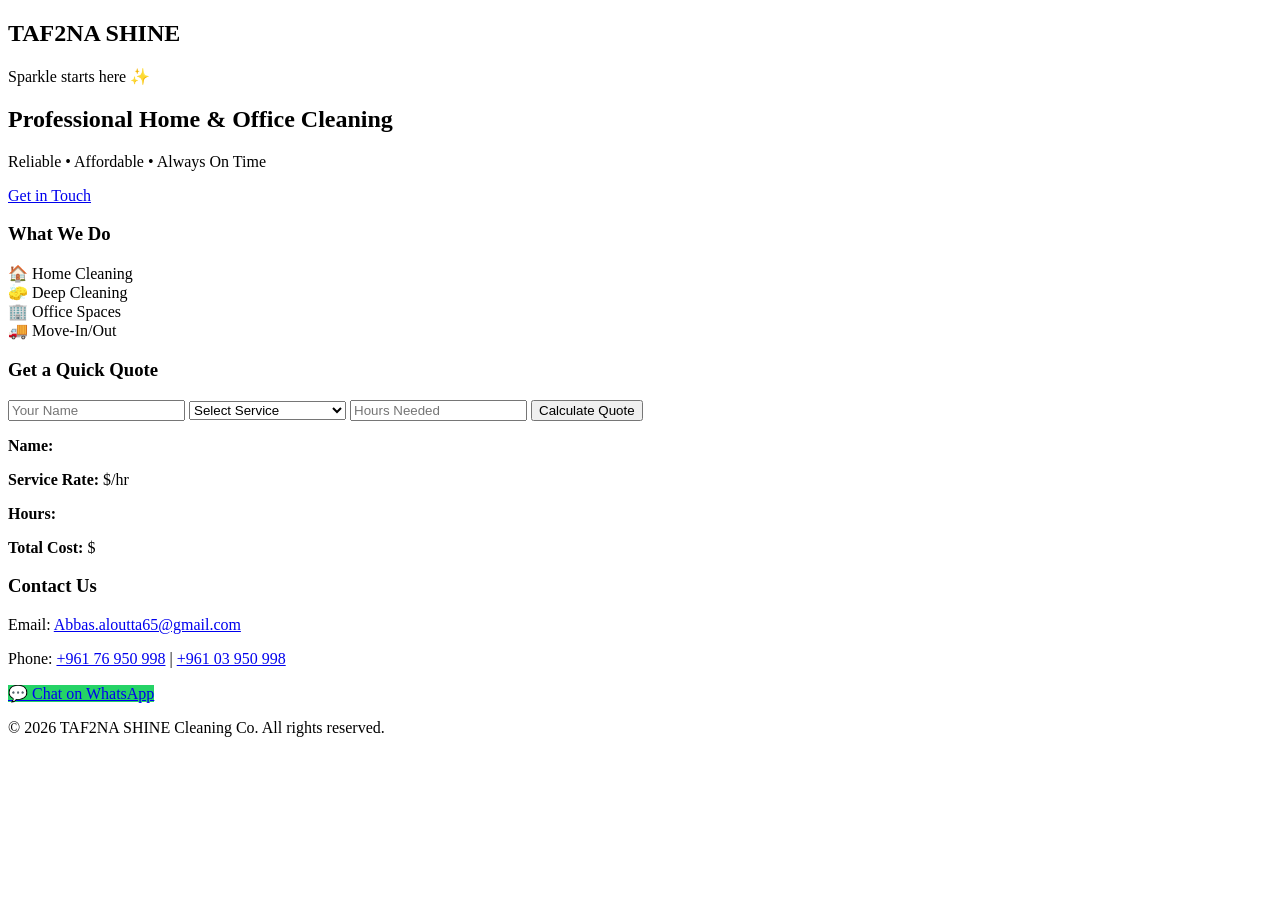
==== index.html @ 735a60a6 "Update index.html" ====
<!DOCTYPE html>
<html lang="en">
<head>
  <meta charset="UTF-8">
  <meta name="viewport" content="width=device-width, initial-scale=1">
  <title>TAF2NA SHINE - Professional Cleaning Co.</title>
  <link rel="stylesheet" href="../css/cleaning.css">
</head>
<body>

  <nav>
    <h1>TAF2NA SHINE</h1>
    <p>Sparkle starts here ✨</p>
  </nav>

  <section class="hero">
    <h2>Professional Home & Office Cleaning</h2>
    <p>Reliable • Affordable • Always On Time</p>
    <a href="#contact" class="cta-btn">Get in Touch</a>
  </section>

  <section class="services">
    <h3>What We Do</h3>
    <div class="card-list">
      <div class="card">🏠 Home Cleaning</div>
      <div class="card">🧽 Deep Cleaning</div>
      <div class="card">🏢 Office Spaces</div>
      <div class="card">🚚 Move-In/Out</div>
    </div>
  </section>

  <section class="quote">
    <h3>Get a Quick Quote</h3>
    <form id="quoteForm">
      <input type="text" id="clientName" placeholder="Your Name" required>
      
      <select id="serviceType" required>
        <option value="" disabled selected>Select Service</option>
        <option value="5">Home Cleaning - $5/hr</option>
        <option value="6">Deep Cleaning - $6/hr</option>
        <option value="5">Office Cleaning - $5/hr</option>
        <option value="8">Move-In/Out - $8/hr</option>
      </select>
      
      <input type="number" id="hoursNeeded" placeholder="Hours Needed" min="1" required>
      <button type="submit">Calculate Quote</button>
    </form>

    <div id="quoteResult" class="hidden">
      <p><strong>Name:</strong> <span id="quoteName"></span></p>
      <p><strong>Service Rate:</strong> $<span id="quoteRate"></span>/hr</p>
      <p><strong>Hours:</strong> <span id="quoteHours"></span></p>
      <p><strong>Total Cost:</strong> $<span id="quoteTotal"></span></p>
    </div>
  </section>

  <section id="contact" class="contact">
    <h3>Contact Us</h3>
    <p>Email: <a href="mailto:Abbas.aloutta65@gmail.com">Abbas.aloutta65@gmail.com</a></p>
    <p>Phone: 
      <a href="tel:+96176950998">+961 76 950 998</a> | 
      <a href="tel:+96103950998">+961 03 950 998</a>
    </p>
    <p style="margin-top:15px;">
      <a href="https://wa.me/96176950998" target="_blank" class="cta-btn" style="background:#25D366;">💬 Chat on WhatsApp</a>
    </p>
  </section>

  <footer>
    <p>© 2026 TAF2NA SHINE Cleaning Co. All rights reserved.</p>
  </footer>

  <script src="../js/script.js"></script>
</body>
</html>
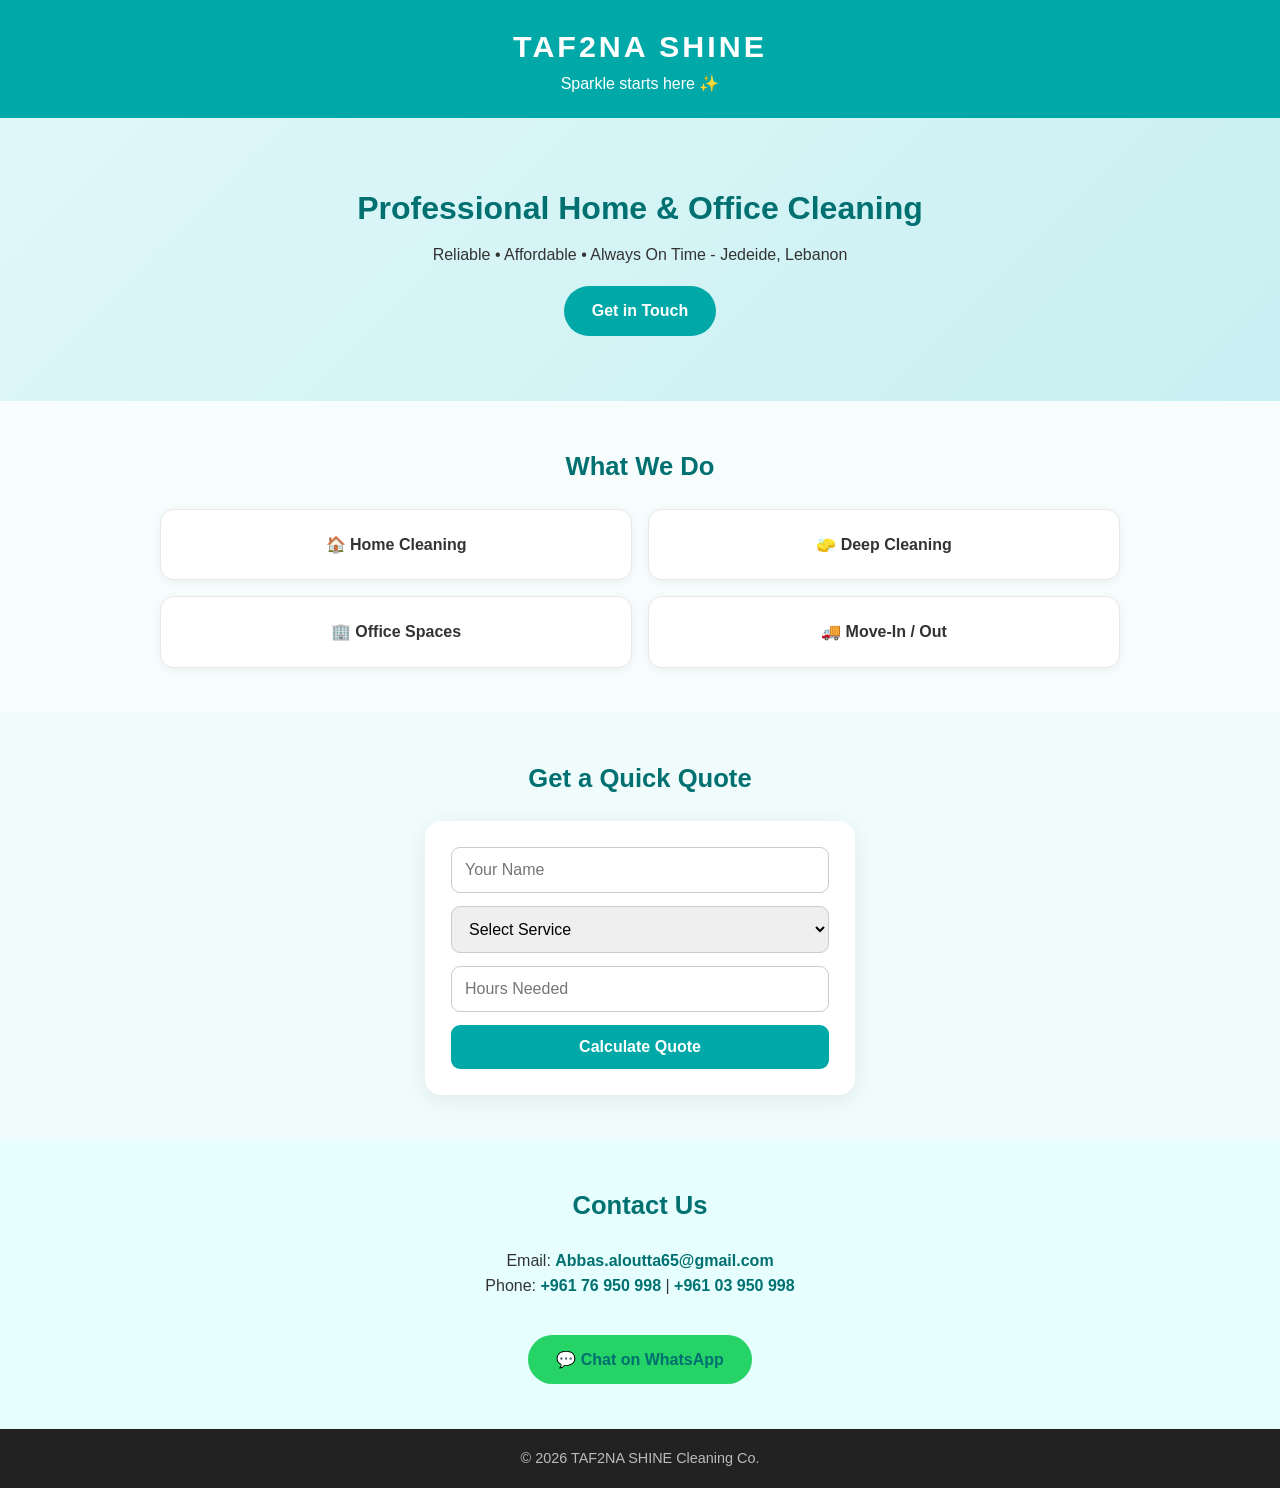
==== commit c93f5657: "Update index.html" ====
--- a/index.html
+++ b/index.html
@@ -1,76 +1,115 @@
-
 <!DOCTYPE html>
 <html lang="en">
 <head>
-  <meta charset="UTF-8">
-  <meta name="viewport" content="width=device-width, initial-scale=1">
-  <title>TAF2NA SHINE - Professional Cleaning Co.</title>
-  <link rel="stylesheet" href="../css/cleaning.css">
+<meta charset="UTF-8">
+<meta name="viewport" content="width=device-width, initial-scale=1">
+<title>TAF2NA SHINE - Professional Cleaning</title>
+<style>
+*{box-sizing:border-box;margin:0;padding:0}
+body{font-family:Segoe UI,sans-serif;background:#f7fdfd;color:#333;line-height:1.6}
+nav{background:#00a8a8;color:#fff;padding:22px;text-align:center;box-shadow:0 2px 10px rgba(0,0,0,.1)}
+nav h1{letter-spacing:3px;font-size:1.9rem}
+.hero{background:linear-gradient(135deg,#e0f7f9,#c8f0f2);text-align:center;padding:65px 20px}
+.hero h2{color:#007070;font-size:2rem;margin-bottom:8px}
+.cta-btn{display:inline-block;margin-top:18px;background:#00a8a8;color:#fff;padding:12px 28px;text-decoration:none;border-radius:30px;font-weight:700;transition:.3s}
+.cta-btn:hover{background:#008b8b;transform:translateY(-2px)}
+.services{padding:45px 20px;max-width:1000px;margin:auto}
+.services h3,.quote h3,.contact h3{text-align:center;color:#007070;font-size:1.6rem;margin-bottom:22px}
+.card-list{display:flex;flex-wrap:wrap;gap:16px}
+.card{background:#fff;padding:22px;flex:1 1 calc(50% - 16px);border-radius:14px;text-align:center;font-weight:600;border:1px solid #e9e9e9;box-shadow:0 2px 8px rgba(0,0,0,.05);transition:.3s}
+.card:hover{transform:translateY(-5px);border-color:#00a8a8}
+.quote{background:#f0fcfc;padding:45px 20px}
+form{max-width:430px;margin:auto;background:#fff;padding:26px;border-radius:16px;box-shadow:0 5px 22px rgba(0,0,0,.07);display:flex;flex-direction:column;gap:13px}
+input,select{padding:13px;border:1px solid #ccc;border-radius:9px;font-size:1rem;outline:none}
+input:focus,select:focus{border-color:#00a8a8}
+button{padding:13px;border:none;border-radius:9px;background:#00a8a8;color:#fff;font-weight:700;font-size:1rem;cursor:pointer}
+button:hover{background:#008b8b}
+#quoteResult{max-width:430px;margin:22px auto 0;background:#fff;padding:20px;border-radius:12px;border-left:5px solid #00a8a8;line-height:2}
+.hidden{display:none}
+.contact{padding:45px 20px;background:#e6fefe;text-align:center}
+.contact a{color:#007070;font-weight:700;text-decoration:none}
+.contact a:hover{text-decoration:underline}
+footer{background:#222;color:#bbb;text-align:center;padding:18px;font-size:.9rem}
+@media(max-width:600px){.card{flex:1 1 100%}.hero h2{font-size:1.5rem}}
+</style>
 </head>
 <body>
+<nav><h1>TAF2NA SHINE</h1><p>Sparkle starts here ✨</p></nav>
 
-  <nav>
-    <h1>TAF2NA SHINE</h1>
-    <p>Sparkle starts here ✨</p>
-  </nav>
+<section class="hero">
+<h2>Professional Home & Office Cleaning</h2>
+<p>Reliable • Affordable • Always On Time - Jedeide, Lebanon</p>
+<a href="#contact" class="cta-btn">Get in Touch</a>
+</section>
 
-  <section class="hero">
-    <h2>Professional Home & Office Cleaning</h2>
-    <p>Reliable • Affordable • Always On Time</p>
-    <a href="#contact" class="cta-btn">Get in Touch</a>
-  </section>
+<section class="services">
+<h3>What We Do</h3>
+<div class="card-list">
+<div class="card">🏠 Home Cleaning</div>
+<div class="card">🧽 Deep Cleaning</div>
+<div class="card">🏢 Office Spaces</div>
+<div class="card">🚚 Move-In / Out</div>
+</div>
+</section>
 
-  <section class="services">
-    <h3>What We Do</h3>
-    <div class="card-list">
-      <div class="card">🏠 Home Cleaning</div>
-      <div class="card">🧽 Deep Cleaning</div>
-      <div class="card">🏢 Office Spaces</div>
-      <div class="card">🚚 Move-In/Out</div>
-    </div>
-  </section>
+<section class="quote">
+<h3>Get a Quick Quote</h3>
+<form id="quoteForm">
+<input type="text" id="clientName" placeholder="Your Name" required>
+<select id="serviceType" required>
+<option value="" disabled selected>Select Service</option>
+<option value="5">Home Cleaning - $5/hr</option>
+<option value="6">Deep Cleaning - $6/hr</option>
+<option value="5">Office Cleaning - $5/hr</option>
+<option value="8">Move-In/Out - $8/hr</option>
+</select>
+<input type="number" id="hoursNeeded" placeholder="Hours Needed" min="1" required>
+<button type="submit">Calculate Quote</button>
+</form>
+<div id="quoteResult" class="hidden">
+<p><strong>Name:</strong> <span id="quoteName"></span></p>
+<p><strong>Rate:</strong> $<span id="quoteRate"></span>/hr</p>
+<p><strong>Hours:</strong> <span id="quoteHours"></span></p>
+<p><strong>Total:</strong> $<span id="quoteTotal"></span></p>
+</div>
+</section>
 
-  <section class="quote">
-    <h3>Get a Quick Quote</h3>
-    <form id="quoteForm">
-      <input type="text" id="clientName" placeholder="Your Name" required>
-      
-      <select id="serviceType" required>
-        <option value="" disabled selected>Select Service</option>
-        <option value="5">Home Cleaning - $5/hr</option>
-        <option value="6">Deep Cleaning - $6/hr</option>
-        <option value="5">Office Cleaning - $5/hr</option>
-        <option value="8">Move-In/Out - $8/hr</option>
-      </select>
-      
-      <input type="number" id="hoursNeeded" placeholder="Hours Needed" min="1" required>
-      <button type="submit">Calculate Quote</button>
-    </form>
+<section id="contact" class="contact">
+<h3>Contact Us</h3>
+<p>Email: <a href="mailto:Abbas.aloutta65@gmail.com">Abbas.aloutta65@gmail.com</a></p>
+<p>Phone: <a href="tel:+96176950998">+961 76 950 998</a> | <a href="tel:+96103950998">+961 03 950 998</a></p>
+<p style="margin-top:18px"><a href="https://wa.me/96176950998" target="_blank" class="cta-btn" style="background:#25D366">💬 Chat on WhatsApp</a></p>
+</section>
 
-    <div id="quoteResult" class="hidden">
-      <p><strong>Name:</strong> <span id="quoteName"></span></p>
-      <p><strong>Service Rate:</strong> $<span id="quoteRate"></span>/hr</p>
-      <p><strong>Hours:</strong> <span id="quoteHours"></span></p>
-      <p><strong>Total Cost:</strong> $<span id="quoteTotal"></span></p>
-    </div>
-  </section>
+<footer><p>© 2026 TAF2NA SHINE Cleaning Co.</p></footer>
 
-  <section id="contact" class="contact">
-    <h3>Contact Us</h3>
-    <p>Email: <a href="mailto:Abbas.aloutta65@gmail.com">Abbas.aloutta65@gmail.com</a></p>
-    <p>Phone: 
-      <a href="tel:+96176950998">+961 76 950 998</a> | 
-      <a href="tel:+96103950998">+961 03 950 998</a>
-    </p>
-    <p style="margin-top:15px;">
-      <a href="https://wa.me/96176950998" target="_blank" class="cta-btn" style="background:#25D366;">💬 Chat on WhatsApp</a>
-    </p>
-  </section>
-
-  <footer>
-    <p>© 2026 TAF2NA SHINE Cleaning Co. All rights reserved.</p>
-  </footer>
-
-  <script src="../js/script.js"></script>
+<script>
+document.getElementById('quoteForm').addEventListener('submit',function(e){
+e.preventDefault();
+const name=document.getElementById('clientName').value.trim();
+const sel=document.getElementById('serviceType');
+const rate=parseFloat(sel.value);
+const text=sel.options[sel.selectedIndex].text;
+const hours=parseFloat(document.getElementById('hoursNeeded').value);
+if(!name||!rate||!hours){alert('Please fill all fields');return}
+const total=rate*hours;
+document.getElementById('quoteName').textContent=name;
+document.getElementById('quoteRate').textContent=rate;
+document.getElementById('quoteHours').textContent=hours;
+document.getElementById('quoteTotal').textContent=total.toFixed(2);
+const res=document.getElementById('quoteResult');
+res.classList.remove('hidden');
+let btn=document.getElementById('waBtn');
+if(!btn){
+btn=document.createElement('a');
+btn.id='waBtn';btn.className='cta-btn';btn.style.background='#25D366';btn.style.marginTop='15px';btn.style.display='inline-block';btn.target='_blank';
+res.appendChild(btn);
+}
+const msg=`Hello TAF2NA SHINE!%0AName: ${name}%0AService: ${text}%0AHours: ${hours}%0ATotal: $${total.toFixed(2)}`;
+btn.href=`https://wa.me/96176950998?text=${msg}`;
+btn.textContent='📱 Send Quote to WhatsApp';
+res.scrollIntoView({behavior:'smooth'});
+});
+</script>
 </body>
 </html>
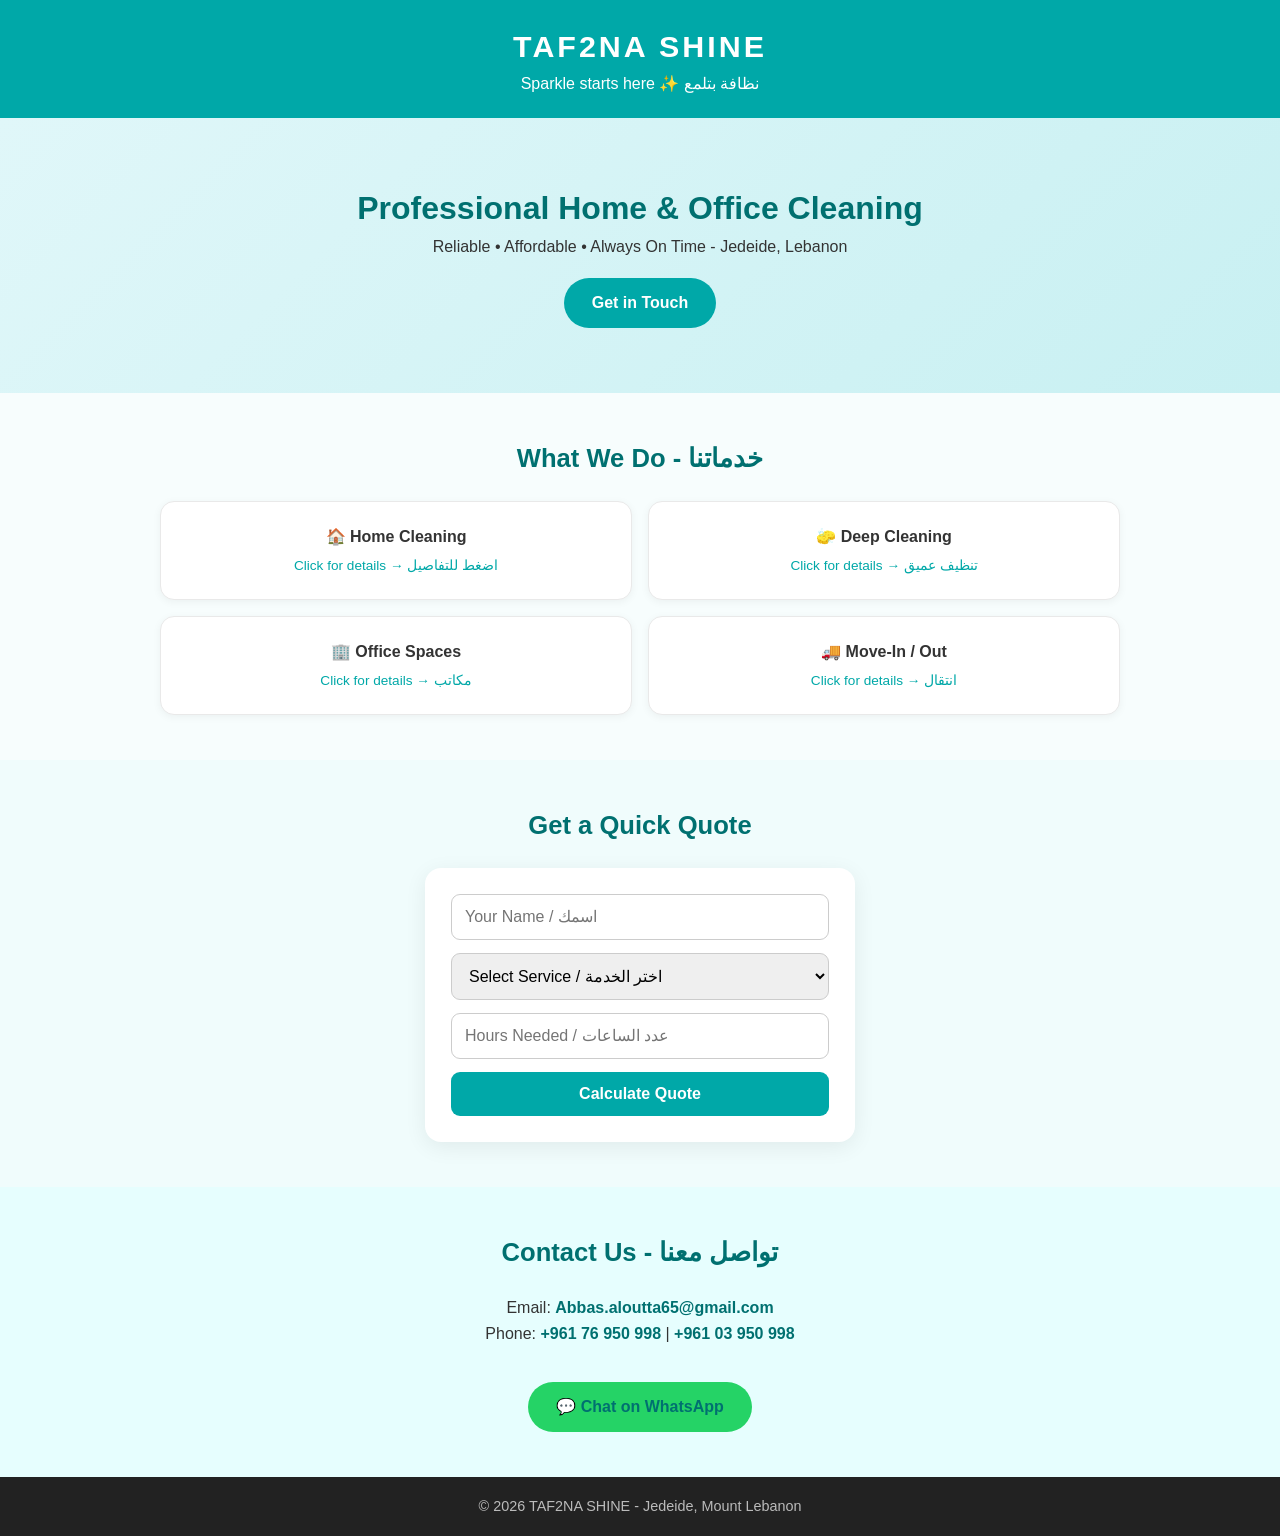
==== commit c515b888: "Update index.html" ====
--- a/index.html
+++ b/index.html
@@ -7,34 +7,41 @@
 <style>
 *{box-sizing:border-box;margin:0;padding:0}
 body{font-family:Segoe UI,sans-serif;background:#f7fdfd;color:#333;line-height:1.6}
-nav{background:#00a8a8;color:#fff;padding:22px;text-align:center;box-shadow:0 2px 10px rgba(0,0,0,.1)}
+nav{background:#00a8a8;color:#fff;padding:22px;text-align:center}
 nav h1{letter-spacing:3px;font-size:1.9rem}
 .hero{background:linear-gradient(135deg,#e0f7f9,#c8f0f2);text-align:center;padding:65px 20px}
-.hero h2{color:#007070;font-size:2rem;margin-bottom:8px}
-.cta-btn{display:inline-block;margin-top:18px;background:#00a8a8;color:#fff;padding:12px 28px;text-decoration:none;border-radius:30px;font-weight:700;transition:.3s}
+.hero h2{color:#007070;font-size:2rem}
+.cta-btn{display:inline-block;margin-top:18px;background:#00a8a8;color:#fff;padding:12px 28px;text-decoration:none;border-radius:30px;font-weight:700;transition:.3s;cursor:pointer;border:none}
 .cta-btn:hover{background:#008b8b;transform:translateY(-2px)}
 .services{padding:45px 20px;max-width:1000px;margin:auto}
 .services h3,.quote h3,.contact h3{text-align:center;color:#007070;font-size:1.6rem;margin-bottom:22px}
 .card-list{display:flex;flex-wrap:wrap;gap:16px}
-.card{background:#fff;padding:22px;flex:1 1 calc(50% - 16px);border-radius:14px;text-align:center;font-weight:600;border:1px solid #e9e9e9;box-shadow:0 2px 8px rgba(0,0,0,.05);transition:.3s}
-.card:hover{transform:translateY(-5px);border-color:#00a8a8}
+.card{background:#fff;padding:22px;flex:1 1 calc(50% - 16px);border-radius:14px;text-align:center;font-weight:600;border:1px solid #e9e9e9;box-shadow:0 2px 8px rgba(0,0,0,.05);transition:.3s;cursor:pointer}
+.card:hover{transform:translateY(-5px);border-color:#00a8a8;box-shadow:0 8px 20px rgba(0,168,168,.15)}
+.card small{display:block;margin-top:6px;color:#00a8a8;font-weight:400;font-size:.85rem}
 .quote{background:#f0fcfc;padding:45px 20px}
 form{max-width:430px;margin:auto;background:#fff;padding:26px;border-radius:16px;box-shadow:0 5px 22px rgba(0,0,0,.07);display:flex;flex-direction:column;gap:13px}
 input,select{padding:13px;border:1px solid #ccc;border-radius:9px;font-size:1rem;outline:none}
-input:focus,select:focus{border-color:#00a8a8}
 button{padding:13px;border:none;border-radius:9px;background:#00a8a8;color:#fff;font-weight:700;font-size:1rem;cursor:pointer}
-button:hover{background:#008b8b}
+.modal{position:fixed;inset:0;background:rgba(0,0,0,.6);display:none;align-items:center;justify-content:center;z-index:999;padding:20px}
+.modal.active{display:flex}
+.modal-box{background:#fff;max-width:500px;width:100%;border-radius:18px;padding:28px;position:relative;animation:pop .3s ease;max-height:85vh;overflow-y:auto}
+@keyframes pop{from{transform:scale(.9);opacity:0}to{transform:scale(1);opacity:1}}
+.modal-box h4{color:#007070;font-size:1.35rem;margin-bottom:10px}
+.modal-box .price{background:#e6fefe;padding:10px 14px;border-radius:10px;font-weight:700;color:#007070;margin:12px 0}
+.modal-box ul{margin:10px 0 12px 18px;line-height:1.9}
+.modal-box .ar{color:#555;background:#fafafa;padding:10px;border-radius:8px;margin-top:10px;font-size:.95rem;border-right:3px solid #00a8a8}
+.close{position:absolute;top:12px;right:16px;font-size:1.6rem;cursor:pointer;color:#999}
 #quoteResult{max-width:430px;margin:22px auto 0;background:#fff;padding:20px;border-radius:12px;border-left:5px solid #00a8a8;line-height:2}
 .hidden{display:none}
 .contact{padding:45px 20px;background:#e6fefe;text-align:center}
 .contact a{color:#007070;font-weight:700;text-decoration:none}
-.contact a:hover{text-decoration:underline}
 footer{background:#222;color:#bbb;text-align:center;padding:18px;font-size:.9rem}
-@media(max-width:600px){.card{flex:1 1 100%}.hero h2{font-size:1.5rem}}
+@media(max-width:600px){.card{flex:1 1 100%}}
 </style>
 </head>
 <body>
-<nav><h1>TAF2NA SHINE</h1><p>Sparkle starts here ✨</p></nav>
+<nav><h1>TAF2NA SHINE</h1><p>Sparkle starts here ✨ نظافة بتلمع</p></nav>
 
 <section class="hero">
 <h2>Professional Home & Office Cleaning</h2>
@@ -43,27 +50,38 @@
 </section>
 
 <section class="services">
-<h3>What We Do</h3>
+<h3>What We Do - خدماتنا</h3>
 <div class="card-list">
-<div class="card">🏠 Home Cleaning</div>
-<div class="card">🧽 Deep Cleaning</div>
-<div class="card">🏢 Office Spaces</div>
-<div class="card">🚚 Move-In / Out</div>
+<div class="card" onclick="openModal('home')"><div>🏠 Home Cleaning</div><small>Click for details → اضغط للتفاصيل</small></div>
+<div class="card" onclick="openModal('deep')"><div>🧽 Deep Cleaning</div><small>Click for details → تنظيف عميق</small></div>
+<div class="card" onclick="openModal('office')"><div>🏢 Office Spaces</div><small>Click for details → مكاتب</small></div>
+<div class="card" onclick="openModal('move')"><div>🚚 Move-In / Out</div><small>Click for details → انتقال</small></div>
 </div>
 </section>
+
+<div id="modal" class="modal" onclick="closeModal()">
+<div class="modal-box" onclick="event.stopPropagation()">
+<span class="close" onclick="closeModal()">&times;</span>
+<h4 id="mTitle"></h4>
+<div id="mPrice" class="price"></div>
+<ul id="mList"></ul>
+<div id="mAr" class="ar"></div>
+<a id="mBtn" class="cta-btn" style="margin-top:16px;width:100%;text-align:center;display:block">Book This Service - احجز الآن</a>
+</div>
+</div>
 
 <section class="quote">
 <h3>Get a Quick Quote</h3>
 <form id="quoteForm">
-<input type="text" id="clientName" placeholder="Your Name" required>
+<input type="text" id="clientName" placeholder="Your Name / اسمك" required>
 <select id="serviceType" required>
-<option value="" disabled selected>Select Service</option>
+<option value="" disabled selected>Select Service / اختر الخدمة</option>
 <option value="5">Home Cleaning - $5/hr</option>
 <option value="6">Deep Cleaning - $6/hr</option>
 <option value="5">Office Cleaning - $5/hr</option>
 <option value="8">Move-In/Out - $8/hr</option>
 </select>
-<input type="number" id="hoursNeeded" placeholder="Hours Needed" min="1" required>
+<input type="number" id="hoursNeeded" placeholder="Hours Needed / عدد الساعات" min="1" required>
 <button type="submit">Calculate Quote</button>
 </form>
 <div id="quoteResult" class="hidden">
@@ -75,15 +93,29 @@
 </section>
 
 <section id="contact" class="contact">
-<h3>Contact Us</h3>
+<h3>Contact Us - تواصل معنا</h3>
 <p>Email: <a href="mailto:Abbas.aloutta65@gmail.com">Abbas.aloutta65@gmail.com</a></p>
 <p>Phone: <a href="tel:+96176950998">+961 76 950 998</a> | <a href="tel:+96103950998">+961 03 950 998</a></p>
 <p style="margin-top:18px"><a href="https://wa.me/96176950998" target="_blank" class="cta-btn" style="background:#25D366">💬 Chat on WhatsApp</a></p>
 </section>
-
-<footer><p>© 2026 TAF2NA SHINE Cleaning Co.</p></footer>
+<footer><p>© 2026 TAF2NA SHINE - Jedeide, Mount Lebanon</p></footer>
 
 <script>
+const services={
+home:{title:"🏠 Home Cleaning - تنظيف منازل",price:"$5/hr - يبدأ من 5$ بالساعة",list:["Dusting & vacuuming all rooms","Kitchen & bathroom cleaning","Mopping floors & windows","Bed making & trash removal"],ar:"تنظيف منزلي أسبوعي أو كل أسبوعين. منخلي بيتك يلمع، من الجلي للمطبخ والحمامات. مثالي للعائلات المشغولة."},
+deep:{title:"🧽 Deep Cleaning - تنظيف عميق",price:"$6/hr - الأكثر طلباً!",list:["Everything in Home + Inside fridge & oven","Bathroom descaling & grout deep clean","Under furniture, curtains & behind","Windows inside-out & balconies"],ar:"تنظيف عميق لكل زاوية. مننضف البراد من جوا، الفرن، ورا التخت والكنبايات، والكلس بالحمام. بينعمل مرة بالشهر."},
+office:{title:"🏢 Office Cleaning - تنظيف مكاتب",price:"$5/hr - After hours available",list:["Desks, meeting rooms, reception","Restrooms & kitchenette sanitized","Floor cleaning & trash removal","Disinfection for healthy workplace"],ar:"مكتب نظيف = شغل أحسن. منجي بعد الدوام أو قبله، ما منزعج الموظفين. تنظيف يومي أو أسبوعي."},
+move:{title:"🚚 Move-In / Out - تنظيف انتقال",price:"$8/hr - بيت فاضي كامل",list:["Full empty house deep clean","Walls, windows, balconies washed","Kitchen appliances inside-out","Ready for new tenant - deposit back!"],ar:"نقلت أو رح تنقل؟ مننضف البيت الفاضي من فوق لتحت، حيطان وشبابيك وبرندات، ترجع تاخد التأمين كامل."}
+};
+function openModal(type){
+const s=services[type];
+document.getElementById('mTitle').textContent=s.title;
+document.getElementById('mPrice').textContent=s.price;
+document.getElementById('mList').innerHTML=s.list.map(i=>`<li>${i}</li>`).join('');
+document.getElementById('mAr').textContent=s.ar;
+document.getElementById('modal').classList.add('active');
+}
+function closeModal(){document.getElementById('modal').classList.remove('active')}
 document.getElementById('quoteForm').addEventListener('submit',function(e){
 e.preventDefault();
 const name=document.getElementById('clientName').value.trim();
@@ -100,14 +132,9 @@
 const res=document.getElementById('quoteResult');
 res.classList.remove('hidden');
 let btn=document.getElementById('waBtn');
-if(!btn){
-btn=document.createElement('a');
-btn.id='waBtn';btn.className='cta-btn';btn.style.background='#25D366';btn.style.marginTop='15px';btn.style.display='inline-block';btn.target='_blank';
-res.appendChild(btn);
-}
-const msg=`Hello TAF2NA SHINE!%0AName: ${name}%0AService: ${text}%0AHours: ${hours}%0ATotal: $${total.toFixed(2)}`;
-btn.href=`https://wa.me/96176950998?text=${msg}`;
-btn.textContent='📱 Send Quote to WhatsApp';
+if(!btn){btn=document.createElement('a');btn.id='waBtn';btn.className='cta-btn';btn.style.background='#25D366';btn.style.marginTop='15px';btn.style.display='inline-block';btn.target='_blank';res.appendChild(btn);}
+btn.href=`https://wa.me/96176950998?text=Hello%20TAF2NA%20SHINE!%0AName:%20${name}%0A${text}%0AHours:${hours}%0ATotal:$${total.toFixed(2)}`;
+btn.textContent='📱 Send to WhatsApp';
 res.scrollIntoView({behavior:'smooth'});
 });
 </script>
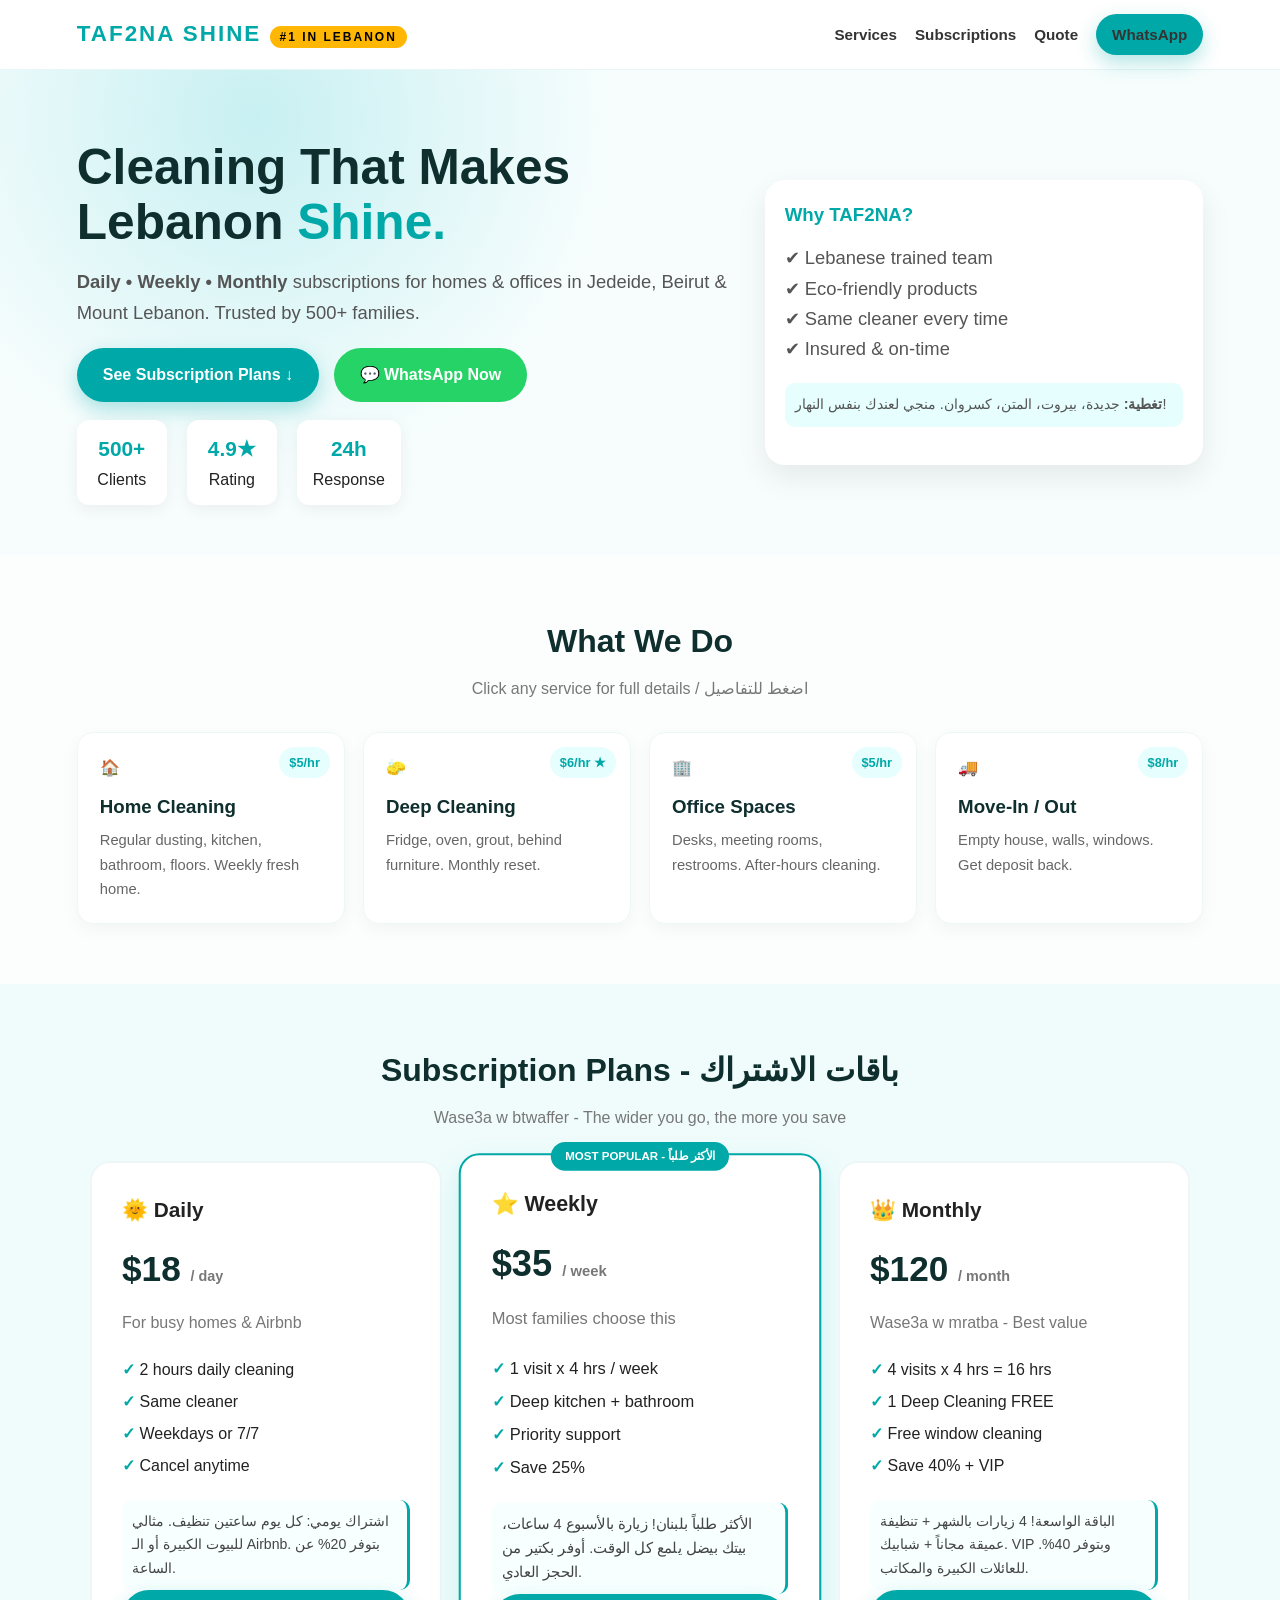
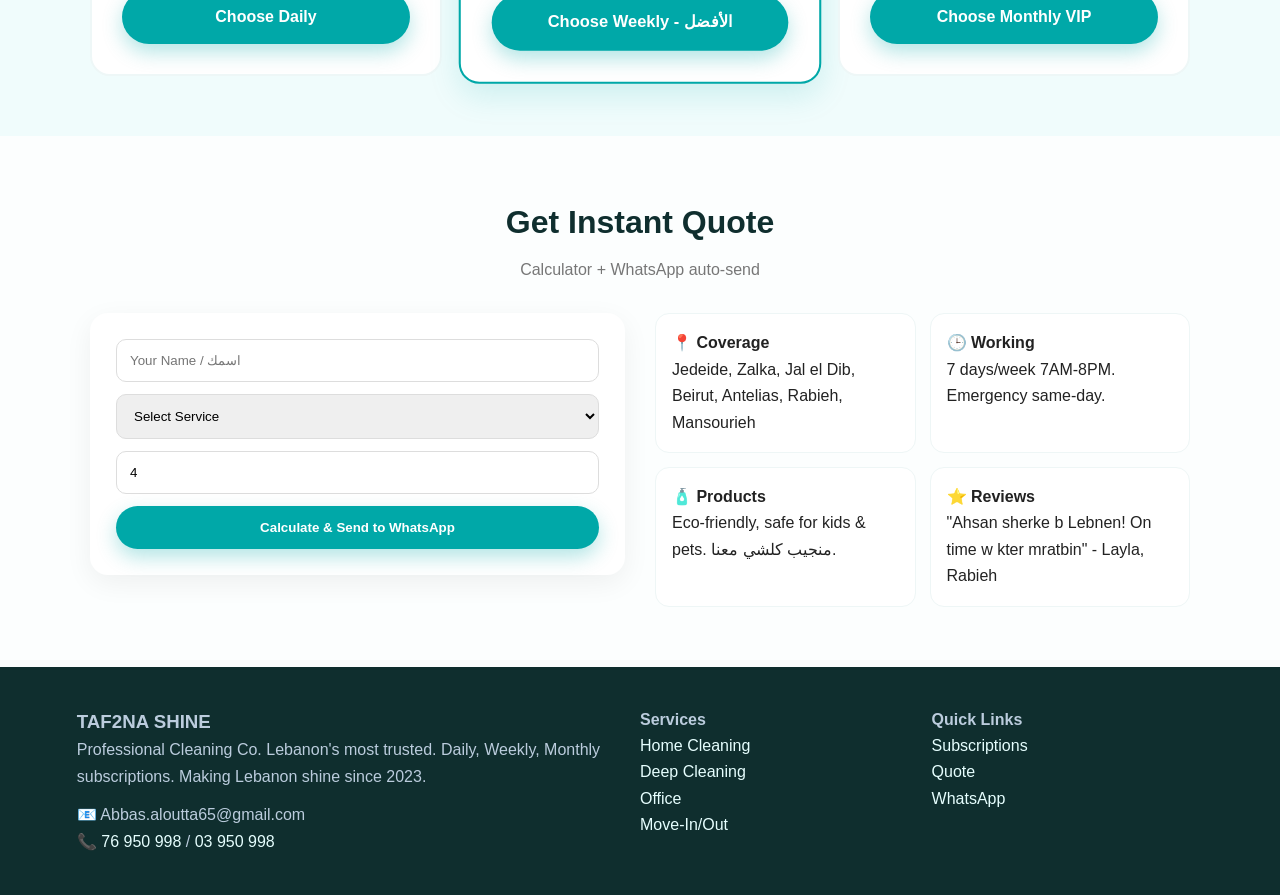
==== commit 4ef43adf: "Update index.html" ====
--- a/index.html
+++ b/index.html
@@ -3,139 +3,200 @@
 <head>
 <meta charset="UTF-8">
 <meta name="viewport" content="width=device-width, initial-scale=1">
-<title>TAF2NA SHINE - Professional Cleaning</title>
+<title>TAF2NA SHINE | #1 Cleaning Company in Lebanon - Daily Weekly Monthly</title>
+<meta name="description" content="TAF2NA SHINE - Professional cleaning in Lebanon. Daily, Weekly, Monthly subscriptions. Home, Deep, Office, Move-in/out. Jedeide, Beirut, Mount Lebanon.">
 <style>
+:root{--teal:#00a8a8;--dark:#0f2e2e;--light:#e6fefe;--gold:#ffb703}
 *{box-sizing:border-box;margin:0;padding:0}
-body{font-family:Segoe UI,sans-serif;background:#f7fdfd;color:#333;line-height:1.6}
-nav{background:#00a8a8;color:#fff;padding:22px;text-align:center}
-nav h1{letter-spacing:3px;font-size:1.9rem}
-.hero{background:linear-gradient(135deg,#e0f7f9,#c8f0f2);text-align:center;padding:65px 20px}
-.hero h2{color:#007070;font-size:2rem}
-.cta-btn{display:inline-block;margin-top:18px;background:#00a8a8;color:#fff;padding:12px 28px;text-decoration:none;border-radius:30px;font-weight:700;transition:.3s;cursor:pointer;border:none}
-.cta-btn:hover{background:#008b8b;transform:translateY(-2px)}
-.services{padding:45px 20px;max-width:1000px;margin:auto}
-.services h3,.quote h3,.contact h3{text-align:center;color:#007070;font-size:1.6rem;margin-bottom:22px}
-.card-list{display:flex;flex-wrap:wrap;gap:16px}
-.card{background:#fff;padding:22px;flex:1 1 calc(50% - 16px);border-radius:14px;text-align:center;font-weight:600;border:1px solid #e9e9e9;box-shadow:0 2px 8px rgba(0,0,0,.05);transition:.3s;cursor:pointer}
-.card:hover{transform:translateY(-5px);border-color:#00a8a8;box-shadow:0 8px 20px rgba(0,168,168,.15)}
-.card small{display:block;margin-top:6px;color:#00a8a8;font-weight:400;font-size:.85rem}
-.quote{background:#f0fcfc;padding:45px 20px}
-form{max-width:430px;margin:auto;background:#fff;padding:26px;border-radius:16px;box-shadow:0 5px 22px rgba(0,0,0,.07);display:flex;flex-direction:column;gap:13px}
-input,select{padding:13px;border:1px solid #ccc;border-radius:9px;font-size:1rem;outline:none}
-button{padding:13px;border:none;border-radius:9px;background:#00a8a8;color:#fff;font-weight:700;font-size:1rem;cursor:pointer}
+body{font-family:Inter,Segoe UI,sans-serif;background:#fcfefe;color:#222;line-height:1.65}
+a{text-decoration:none}
+nav{position:sticky;top:0;z-index:100;background:rgba(255,255,255,.95);backdrop-filter:blur(10px);display:flex;justify-content:space-between;align-items:center;padding:14px 6%;border-bottom:1px solid #e8f5f5}
+nav .logo{font-weight:900;color:var(--teal);letter-spacing:2px;font-size:1.4rem}
+nav .links a{margin-left:18px;color:#333;font-weight:600;font-size:.95rem}
+.badge{background:var(--gold);color:#000;padding:4px 10px;border-radius:20px;font-size:.75rem;font-weight:800}
+.hero{padding:70px 6% 50px;display:grid;grid-template-columns:1.2fr .8fr;gap:30px;align-items:center;background:radial-gradient(600px at 20% 10%, #c8f0f2 0%, #f7fdfd 60%)}
+.hero h1{font-size:3.1rem;line-height:1.1;color:var(--dark)}
+.hero h1 span{color:var(--teal)}
+.hero p{margin:18px 0;color:#555;font-size:1.15rem}
+.hero-stats{display:flex;gap:20px;margin-top:18px}
+.hero-stats div{background:#fff;padding:12px 16px;border-radius:12px;box-shadow:0 4px 16px rgba(0,0,0,.06);text-align:center;min-width:90px}
+.hero-stats b{color:var(--teal);font-size:1.3rem;display:block}
+.btn{display:inline-block;padding:14px 26px;border-radius:30px;font-weight:800;transition:.25s;cursor:pointer;border:none}
+.btn-primary{background:var(--teal);color:#fff;box-shadow:0 8px 20px rgba(0,168,168,.3)}
+.btn-primary:hover{transform:translateY(-2px)}
+.btn-whatsapp{background:#25D366;color:#fff;margin-left:10px}
+.section{padding:60px 6%}
+.section h2{text-align:center;font-size:2rem;color:var(--dark);margin-bottom:8px}
+.section .sub{text-align:center;color:#777;margin-bottom:30px}
+.cards{display:grid;grid-template-columns:repeat(4,1fr);gap:18px}
+.card{background:#fff;border-radius:16px;padding:22px;border:1px solid #eef7f7;box-shadow:0 6px 18px rgba(0,0,0,.04);cursor:pointer;transition:.3s;position:relative;overflow:hidden}
+.card:hover{transform:translateY(-6px);border-color:var(--teal)}
+.card h3{color:var(--dark);margin:10px 0 6px}
+.card p{color:#666;font-size:.92rem}
+.card .price-tag{position:absolute;top:14px;right:14px;background:var(--light);color:var(--teal);padding:5px 10px;border-radius:20px;font-size:.8rem;font-weight:800}
+
+/* SUBSCRIPTIONS */
+.pricing{display:grid;grid-template-columns:repeat(3,1fr);gap:22px;max-width:1100px;margin:0 auto}
+.plan{background:#fff;border-radius:20px;padding:30px;border:2px solid #eef7f7;position:relative;transition:.3s}
+.plan.popular{border-color:var(--teal);transform:scale(1.03);box-shadow:0 12px 30px rgba(0,168,168,.15)}
+.plan.popular::before{content:"MOST POPULAR - الأكثر طلباً";position:absolute;top:-13px;left:50%;transform:translateX(-50%);background:var(--teal);color:#fff;padding:5px 14px;border-radius:20px;font-size:.7rem;font-weight:800}
+.plan h3{font-size:1.3rem}
+.plan .big-price{font-size:2.2rem;font-weight:900;color:var(--dark);margin:12px 0}
+.plan .big-price small{font-size:.9rem;color:#777;font-weight:600}
+.plan ul{list-style:none;margin:18px 0;line-height:2}
+.plan ul li::before{content:"✓ ";color:var(--teal);font-weight:800}
+.plan .ar{margin-top:12px;background:#f8ffff;padding:10px;border-radius:10px;font-size:.88rem;color:#444;border-right:3px solid var(--teal)}
+
+/* MODAL */
 .modal{position:fixed;inset:0;background:rgba(0,0,0,.6);display:none;align-items:center;justify-content:center;z-index:999;padding:20px}
 .modal.active{display:flex}
-.modal-box{background:#fff;max-width:500px;width:100%;border-radius:18px;padding:28px;position:relative;animation:pop .3s ease;max-height:85vh;overflow-y:auto}
-@keyframes pop{from{transform:scale(.9);opacity:0}to{transform:scale(1);opacity:1}}
-.modal-box h4{color:#007070;font-size:1.35rem;margin-bottom:10px}
-.modal-box .price{background:#e6fefe;padding:10px 14px;border-radius:10px;font-weight:700;color:#007070;margin:12px 0}
-.modal-box ul{margin:10px 0 12px 18px;line-height:1.9}
-.modal-box .ar{color:#555;background:#fafafa;padding:10px;border-radius:8px;margin-top:10px;font-size:.95rem;border-right:3px solid #00a8a8}
-.close{position:absolute;top:12px;right:16px;font-size:1.6rem;cursor:pointer;color:#999}
-#quoteResult{max-width:430px;margin:22px auto 0;background:#fff;padding:20px;border-radius:12px;border-left:5px solid #00a8a8;line-height:2}
+.modal-box{background:#fff;max-width:520px;width:100%;border-radius:20px;padding:28px;animation:pop .25s}
+@keyframes pop{from{transform:scale(.92);opacity:0}to{transform:scale(1);opacity:1}}
+.close{float:right;font-size:1.7rem;cursor:pointer;color:#999}
+
+/* QUOTE */
+.quote-wrap{display:grid;grid-template-columns:1fr 1fr;gap:30px;max-width:1100px;margin:0 auto;align-items:start}
+form{background:#fff;padding:26px;border-radius:18px;box-shadow:0 8px 28px rgba(0,0,0,.06);display:flex;flex-direction:column;gap:12px}
+input,select{padding:13px;border:1px solid #ddd;border-radius:10px;outline:none}
+input:focus,select:focus{border-color:var(--teal)}
+.trust{display:grid;grid-template-columns:1fr 1fr;gap:14px}
+.trust div{background:#fff;padding:16px;border-radius:14px;border:1px solid #eef6f6}
+
+footer{background:var(--dark);color:#bcd;padding:40px 6%;display:grid;grid-template-columns:2fr 1fr 1fr;gap:20px}
+footer a{color:#e6fefe}
+@media(max-width:900px){.hero{grid-template-columns:1fr}.cards{grid-template-columns:1fr 1fr}.pricing{grid-template-columns:1fr}.quote-wrap{grid-template-columns:1fr}footer{grid-template-columns:1fr}nav .links{display:none}.hero h1{font-size:2.2rem}}
+#result{margin-top:16px;background:#fff;padding:16px;border-radius:12px;border-left:4px solid var(--teal)}
 .hidden{display:none}
-.contact{padding:45px 20px;background:#e6fefe;text-align:center}
-.contact a{color:#007070;font-weight:700;text-decoration:none}
-footer{background:#222;color:#bbb;text-align:center;padding:18px;font-size:.9rem}
-@media(max-width:600px){.card{flex:1 1 100%}}
 </style>
 </head>
 <body>
-<nav><h1>TAF2NA SHINE</h1><p>Sparkle starts here ✨ نظافة بتلمع</p></nav>
+
+<nav>
+<div class="logo">TAF2NA SHINE <span class="badge">#1 IN LEBANON</span></div>
+<div class="links"><a href="#services">Services</a><a href="#plans">Subscriptions</a><a href="#quote">Quote</a><a href="https://wa.me/96176950998" class="btn btn-primary" style="padding:8px 16px">WhatsApp</a></div>
+</nav>
 
 <section class="hero">
-<h2>Professional Home & Office Cleaning</h2>
-<p>Reliable • Affordable • Always On Time - Jedeide, Lebanon</p>
-<a href="#contact" class="cta-btn">Get in Touch</a>
-</section>
-
-<section class="services">
-<h3>What We Do - خدماتنا</h3>
-<div class="card-list">
-<div class="card" onclick="openModal('home')"><div>🏠 Home Cleaning</div><small>Click for details → اضغط للتفاصيل</small></div>
-<div class="card" onclick="openModal('deep')"><div>🧽 Deep Cleaning</div><small>Click for details → تنظيف عميق</small></div>
-<div class="card" onclick="openModal('office')"><div>🏢 Office Spaces</div><small>Click for details → مكاتب</small></div>
-<div class="card" onclick="openModal('move')"><div>🚚 Move-In / Out</div><small>Click for details → انتقال</small></div>
-</div>
-</section>
-
-<div id="modal" class="modal" onclick="closeModal()">
-<div class="modal-box" onclick="event.stopPropagation()">
-<span class="close" onclick="closeModal()">&times;</span>
-<h4 id="mTitle"></h4>
-<div id="mPrice" class="price"></div>
-<ul id="mList"></ul>
-<div id="mAr" class="ar"></div>
-<a id="mBtn" class="cta-btn" style="margin-top:16px;width:100%;text-align:center;display:block">Book This Service - احجز الآن</a>
-</div>
-</div>
-
-<section class="quote">
-<h3>Get a Quick Quote</h3>
+<div>
+<h1>Cleaning That Makes Lebanon <span>Shine.</span></h1>
+<p><b>Daily • Weekly • Monthly</b> subscriptions for homes & offices in Jedeide, Beirut & Mount Lebanon. Trusted by 500+ families.</p>
+<div style="margin-top:20px">
+<a href="#plans" class="btn btn-primary">See Subscription Plans ↓</a>
+<a href="https://wa.me/96176950998" class="btn btn-whatsapp">💬 WhatsApp Now</a>
+</div>
+<div class="hero-stats">
+<div><b>500+</b> Clients</div>
+<div><b>4.9★</b> Rating</div>
+<div><b>24h</b> Response</div>
+</div>
+</div>
+<div style="background:#fff;padding:20px;border-radius:20px;box-shadow:0 12px 30px rgba(0,0,0,.08)">
+<h3 style="color:var(--teal)">Why TAF2NA?</h3>
+<p style="margin:12px 0">✔ Lebanese trained team<br>✔ Eco-friendly products<br>✔ Same cleaner every time<br>✔ Insured & on-time</p>
+<p style="background:var(--light);padding:10px;border-radius:10px;font-size:.9rem"><b>تغطية:</b> جديدة، بيروت، المتن، كسروان. منجي لعندك بنفس النهار!</p>
+</div>
+</section>
+
+<section id="services" class="section">
+<h2>What We Do</h2>
+<p class="sub">Click any service for full details / اضغط للتفاصيل</p>
+<div class="cards">
+<div class="card" onclick="openModal('home')"><div class="price-tag">$5/hr</div><div>🏠</div><h3>Home Cleaning</h3><p>Regular dusting, kitchen, bathroom, floors. Weekly fresh home.</p></div>
+<div class="card" onclick="openModal('deep')"><div class="price-tag">$6/hr ★</div><div>🧽</div><h3>Deep Cleaning</h3><p>Fridge, oven, grout, behind furniture. Monthly reset.</p></div>
+<div class="card" onclick="openModal('office')"><div class="price-tag">$5/hr</div><div>🏢</div><h3>Office Spaces</h3><p>Desks, meeting rooms, restrooms. After-hours cleaning.</p></div>
+<div class="card" onclick="openModal('move')"><div class="price-tag">$8/hr</div><div>🚚</div><h3>Move-In / Out</h3><p>Empty house, walls, windows. Get deposit back.</p></div>
+</div>
+</section>
+
+<section id="plans" class="section" style="background:#f0fcfc">
+<h2>Subscription Plans - باقات الاشتراك</h2>
+<p class="sub">Wase3a w btwaffer - The wider you go, the more you save</p>
+<div class="pricing">
+<div class="plan">
+<h3>🌞 Daily</h3>
+<div class="big-price">$18 <small>/ day</small></div>
+<p style="color:#777">For busy homes & Airbnb</p>
+<ul><li>2 hours daily cleaning</li><li>Same cleaner</li><li>Weekdays or 7/7</li><li>Cancel anytime</li></ul>
+<div class="ar">اشتراك يومي: كل يوم ساعتين تنظيف. مثالي للبيوت الكبيرة أو الـ Airbnb. بتوفر 20% عن الساعة.</div>
+<a href="https://wa.me/96176950998?text=I%20want%20Daily%20plan" class="btn btn-primary" style="width:100%;text-align:center">Choose Daily</a>
+</div>
+<div class="plan popular">
+<h3>⭐ Weekly</h3>
+<div class="big-price">$35 <small>/ week</small></div>
+<p style="color:#777">Most families choose this</p>
+<ul><li>1 visit x 4 hrs / week</li><li>Deep kitchen + bathroom</li><li>Priority support</li><li>Save 25%</li></ul>
+<div class="ar">الأكثر طلباً بلبنان! زيارة بالأسبوع 4 ساعات، بيتك بيضل يلمع كل الوقت. أوفر بكتير من الحجز العادي.</div>
+<a href="https://wa.me/96176950998?text=I%20want%20Weekly%20plan" class="btn btn-primary" style="width:100%;text-align:center">Choose Weekly - الأفضل</a>
+</div>
+<div class="plan">
+<h3>👑 Monthly</h3>
+<div class="big-price">$120 <small>/ month</small></div>
+<p style="color:#777">Wase3a w mratba - Best value</p>
+<ul><li>4 visits x 4 hrs = 16 hrs</li><li>1 Deep Cleaning FREE</li><li>Free window cleaning</li><li>Save 40% + VIP</li></ul>
+<div class="ar">الباقة الواسعة! 4 زيارات بالشهر + تنظيفة عميقة مجاناً + شبابيك. VIP وبتوفر 40%. للعائلات الكبيرة والمكاتب.</div>
+<a href="https://wa.me/96176950998?text=I%20want%20Monthly%20VIP%20plan" class="btn btn-primary" style="width:100%;text-align:center">Choose Monthly VIP</a>
+</div>
+</div>
+</section>
+
+<div id="modal" class="modal" onclick="closeModal()"><div class="modal-box" onclick="event.stopPropagation()"><span class="close" onclick="closeModal()">&times;</span><h3 id="mTitle"></h3><div id="mPrice" style="background:var(--light);padding:10px;border-radius:10px;margin:12px 0;font-weight:800;color:var(--teal)"></div><ul id="mList" style="margin-left:18px;line-height:2"></ul><div id="mAr" style="background:#f8ffff;padding:10px;border-radius:10px;margin-top:10px;border-right:3px solid var(--teal)"></div></div></div>
+
+<section id="quote" class="section">
+<h2>Get Instant Quote</h2>
+<p class="sub">Calculator + WhatsApp auto-send</p>
+<div class="quote-wrap">
 <form id="quoteForm">
 <input type="text" id="clientName" placeholder="Your Name / اسمك" required>
 <select id="serviceType" required>
-<option value="" disabled selected>Select Service / اختر الخدمة</option>
+<option value="" disabled selected>Select Service</option>
 <option value="5">Home Cleaning - $5/hr</option>
 <option value="6">Deep Cleaning - $6/hr</option>
 <option value="5">Office Cleaning - $5/hr</option>
 <option value="8">Move-In/Out - $8/hr</option>
+<option value="35">Weekly Plan - $35</option>
+<option value="120">Monthly VIP - $120</option>
 </select>
-<input type="number" id="hoursNeeded" placeholder="Hours Needed / عدد الساعات" min="1" required>
-<button type="submit">Calculate Quote</button>
+<input type="number" id="hoursNeeded" placeholder="Hours Needed / عدد الساعات" min="1" value="4" required>
+<button type="submit" class="btn btn-primary">Calculate & Send to WhatsApp</button>
+<div id="result" class="hidden"></div>
 </form>
-<div id="quoteResult" class="hidden">
-<p><strong>Name:</strong> <span id="quoteName"></span></p>
-<p><strong>Rate:</strong> $<span id="quoteRate"></span>/hr</p>
-<p><strong>Hours:</strong> <span id="quoteHours"></span></p>
-<p><strong>Total:</strong> $<span id="quoteTotal"></span></p>
-</div>
-</section>
-
-<section id="contact" class="contact">
-<h3>Contact Us - تواصل معنا</h3>
-<p>Email: <a href="mailto:Abbas.aloutta65@gmail.com">Abbas.aloutta65@gmail.com</a></p>
-<p>Phone: <a href="tel:+96176950998">+961 76 950 998</a> | <a href="tel:+96103950998">+961 03 950 998</a></p>
-<p style="margin-top:18px"><a href="https://wa.me/96176950998" target="_blank" class="cta-btn" style="background:#25D366">💬 Chat on WhatsApp</a></p>
-</section>
-<footer><p>© 2026 TAF2NA SHINE - Jedeide, Mount Lebanon</p></footer>
+<div class="trust">
+<div><b>📍 Coverage</b><br>Jedeide, Zalka, Jal el Dib, Beirut, Antelias, Rabieh, Mansourieh</div>
+<div><b>🕒 Working</b><br>7 days/week 7AM-8PM. Emergency same-day.</div>
+<div><b>🧴 Products</b><br>Eco-friendly, safe for kids & pets. منجيب كلشي معنا.</div>
+<div><b>⭐ Reviews</b><br>"Ahsan sherke b Lebnen! On time w kter mratbin" - Layla, Rabieh</div>
+</div>
+</div>
+</section>
+
+<footer>
+<div><h3>TAF2NA SHINE</h3><p>Professional Cleaning Co. Lebanon's most trusted. Daily, Weekly, Monthly subscriptions. Making Lebanon shine since 2023.</p><p style="margin-top:12px">📧 Abbas.aloutta65@gmail.com<br>📞 <a href="tel:+96176950998">76 950 998</a> / <a href="tel:+96103950998">03 950 998</a></p></div>
+<div><b>Services</b><br><a>Home Cleaning</a><br><a>Deep Cleaning</a><br><a>Office</a><br><a>Move-In/Out</a></div>
+<div><b>Quick Links</b><br><a href="#plans">Subscriptions</a><br><a href="#quote">Quote</a><br><a href="https://wa.me/96176950998">WhatsApp</a></div>
+</footer>
 
 <script>
-const services={
-home:{title:"🏠 Home Cleaning - تنظيف منازل",price:"$5/hr - يبدأ من 5$ بالساعة",list:["Dusting & vacuuming all rooms","Kitchen & bathroom cleaning","Mopping floors & windows","Bed making & trash removal"],ar:"تنظيف منزلي أسبوعي أو كل أسبوعين. منخلي بيتك يلمع، من الجلي للمطبخ والحمامات. مثالي للعائلات المشغولة."},
-deep:{title:"🧽 Deep Cleaning - تنظيف عميق",price:"$6/hr - الأكثر طلباً!",list:["Everything in Home + Inside fridge & oven","Bathroom descaling & grout deep clean","Under furniture, curtains & behind","Windows inside-out & balconies"],ar:"تنظيف عميق لكل زاوية. مننضف البراد من جوا، الفرن، ورا التخت والكنبايات، والكلس بالحمام. بينعمل مرة بالشهر."},
-office:{title:"🏢 Office Cleaning - تنظيف مكاتب",price:"$5/hr - After hours available",list:["Desks, meeting rooms, reception","Restrooms & kitchenette sanitized","Floor cleaning & trash removal","Disinfection for healthy workplace"],ar:"مكتب نظيف = شغل أحسن. منجي بعد الدوام أو قبله، ما منزعج الموظفين. تنظيف يومي أو أسبوعي."},
-move:{title:"🚚 Move-In / Out - تنظيف انتقال",price:"$8/hr - بيت فاضي كامل",list:["Full empty house deep clean","Walls, windows, balconies washed","Kitchen appliances inside-out","Ready for new tenant - deposit back!"],ar:"نقلت أو رح تنقل؟ مننضف البيت الفاضي من فوق لتحت، حيطان وشبابيك وبرندات، ترجع تاخد التأمين كامل."}
+const svc={
+home:{title:"🏠 Home Cleaning $5/hr",price:"$5/hr - يبدأ من 5$ بالساعة",list:["Dusting, vacuuming, mopping","Kitchen counters, sink, stove","Bathroom cleaning & trash","Bed making & windows"],ar:"تنظيف منزلي أسبوعي. مثالي للعائلات المشغولة. منجيب كل مواد التنظيف معنا."},
+deep:{title:"🧽 Deep Cleaning $6/hr",price:"$6/hr - Most Popular بلبنان",list:["All Home + Fridge & oven inside","Bathroom descaling & grout","Under beds, sofas, curtains","Balconies & windows inside-out"],ar:"تنظيف عميق لكل زاوية. بينعمل مرة بالشهر. بيرجع بيتك جديد."},
+office:{title:"🏢 Office Cleaning $5/hr",price:"$5/hr - After hours",list:["Desks, meeting rooms, reception","Restrooms & kitchenette","Floor & trash + sanitization","Flexible 6AM or 7PM"],ar:"مكتب نظيف = إنتاجية. منجي قبل أو بعد الدوام."},
+move:{title:"🚚 Move-In/Out $8/hr",price:"$8/hr - Full house",list:["Empty house deep clean","Walls, windows, balconies","Appliances inside-out","Ready for new tenant"],ar:"نقلت؟ مننضف البيت الفاضي كامل لترجع التأمين."}
 };
-function openModal(type){
-const s=services[type];
-document.getElementById('mTitle').textContent=s.title;
-document.getElementById('mPrice').textContent=s.price;
-document.getElementById('mList').innerHTML=s.list.map(i=>`<li>${i}</li>`).join('');
-document.getElementById('mAr').textContent=s.ar;
-document.getElementById('modal').classList.add('active');
-}
+function openModal(k){const s=svc[k];document.getElementById('mTitle').textContent=s.title;document.getElementById('mPrice').textContent=s.price;document.getElementById('mList').innerHTML=s.list.map(x=>`<li>${x}</li>`).join('');document.getElementById('mAr').textContent=s.ar;document.getElementById('modal').classList.add('active')}
 function closeModal(){document.getElementById('modal').classList.remove('active')}
-document.getElementById('quoteForm').addEventListener('submit',function(e){
+document.getElementById('quoteForm').addEventListener('submit',e=>{
 e.preventDefault();
 const name=document.getElementById('clientName').value.trim();
 const sel=document.getElementById('serviceType');
 const rate=parseFloat(sel.value);
-const text=sel.options[sel.selectedIndex].text;
-const hours=parseFloat(document.getElementById('hoursNeeded').value);
-if(!name||!rate||!hours){alert('Please fill all fields');return}
-const total=rate*hours;
-document.getElementById('quoteName').textContent=name;
-document.getElementById('quoteRate').textContent=rate;
-document.getElementById('quoteHours').textContent=hours;
-document.getElementById('quoteTotal').textContent=total.toFixed(2);
-const res=document.getElementById('quoteResult');
-res.classList.remove('hidden');
-let btn=document.getElementById('waBtn');
-if(!btn){btn=document.createElement('a');btn.id='waBtn';btn.className='cta-btn';btn.style.background='#25D366';btn.style.marginTop='15px';btn.style.display='inline-block';btn.target='_blank';res.appendChild(btn);}
-btn.href=`https://wa.me/96176950998?text=Hello%20TAF2NA%20SHINE!%0AName:%20${name}%0A${text}%0AHours:${hours}%0ATotal:$${total.toFixed(2)}`;
-btn.textContent='📱 Send to WhatsApp';
-res.scrollIntoView({behavior:'smooth'});
+const txt=sel.options[sel.selectedIndex].text;
+let hrs=parseFloat(document.getElementById('hoursNeeded').value);
+if(rate>=35){hrs=1}
+const total=rate*hrs;
+const box=document.getElementById('result');
+box.classList.remove('hidden');
+box.innerHTML=`<b>${name}</b> - ${txt}<br>Total: <b>$${total.toFixed(2)}</b><br><a href="https://wa.me/96176950998?text=Hi%20TAF2NA%20${encodeURIComponent(name)}%20wants%20${encodeURIComponent(txt)}%20Total%20$${total}" target="_blank" class="btn btn-primary" style="background:#25D366;margin-top:10px;display:inline-block">📱 Send to WhatsApp</a>`;
+box.scrollIntoView({behavior:'smooth'});
 });
 </script>
 </body>
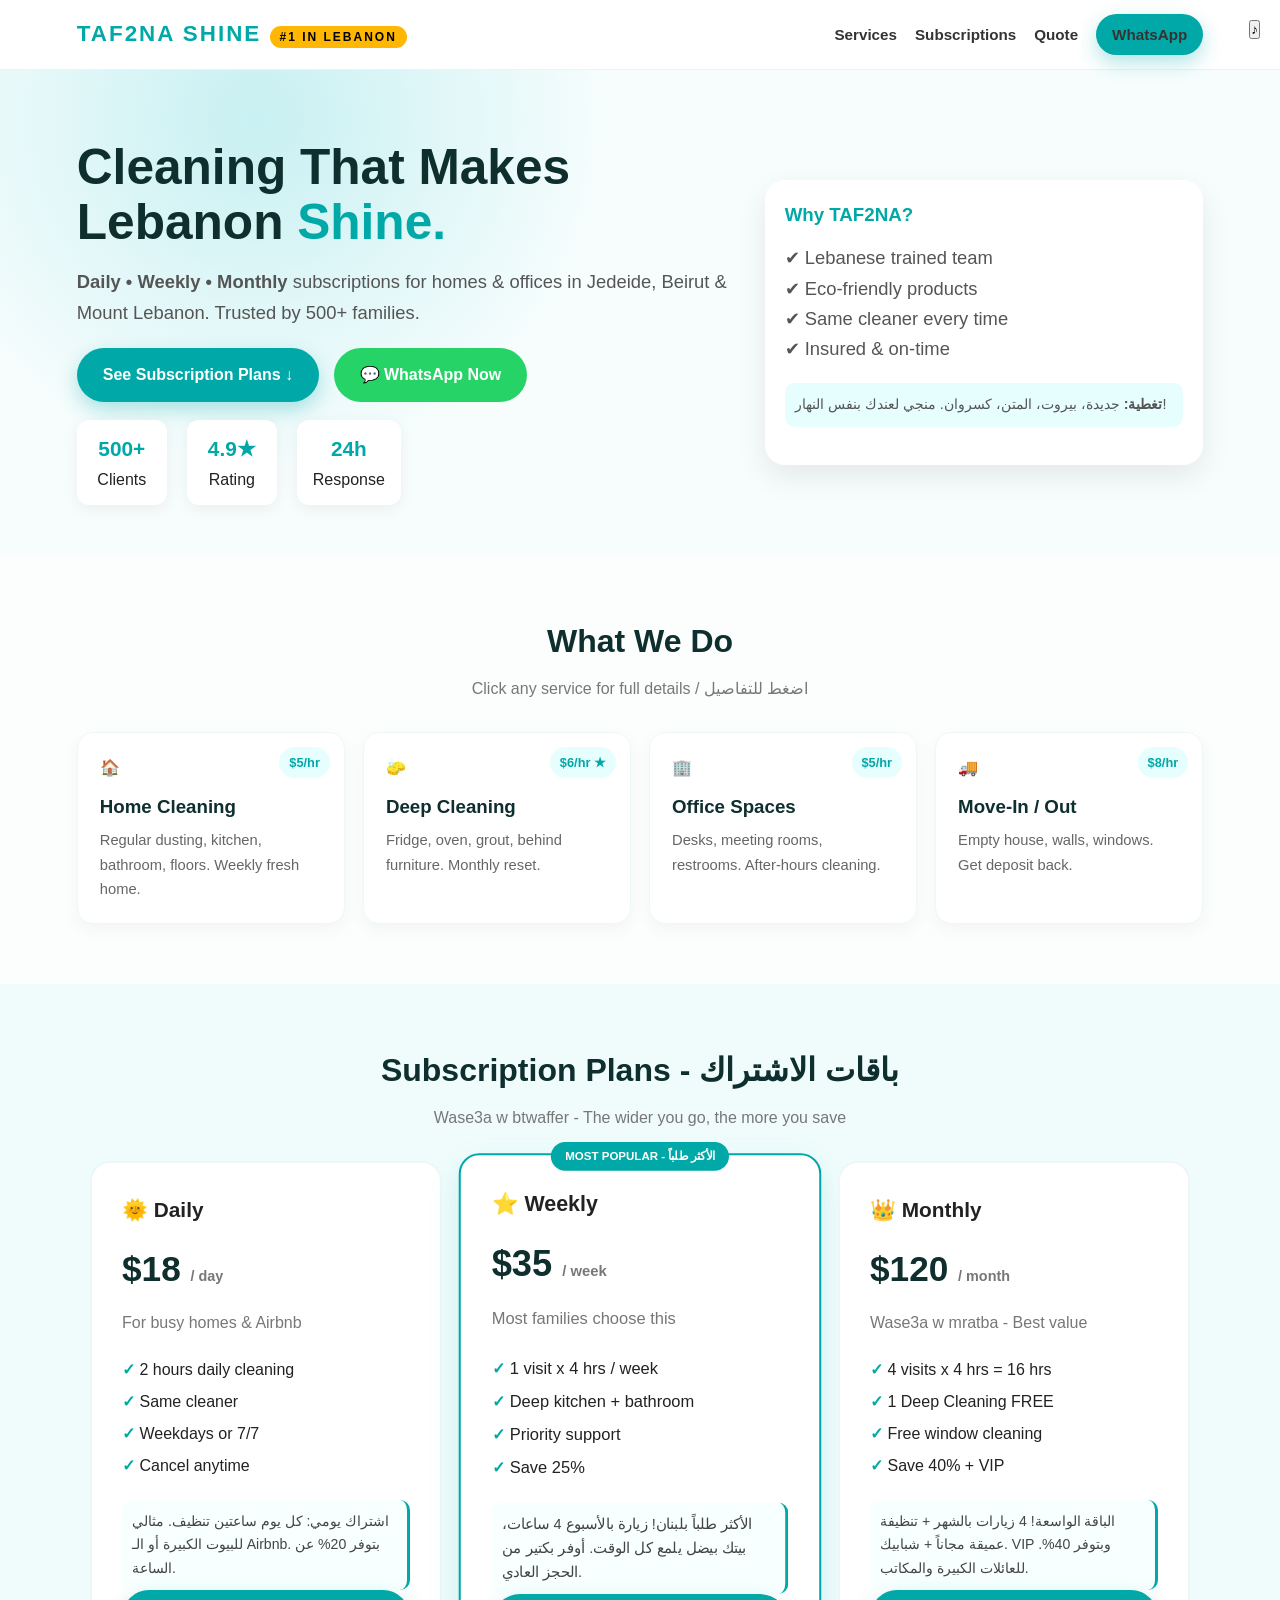
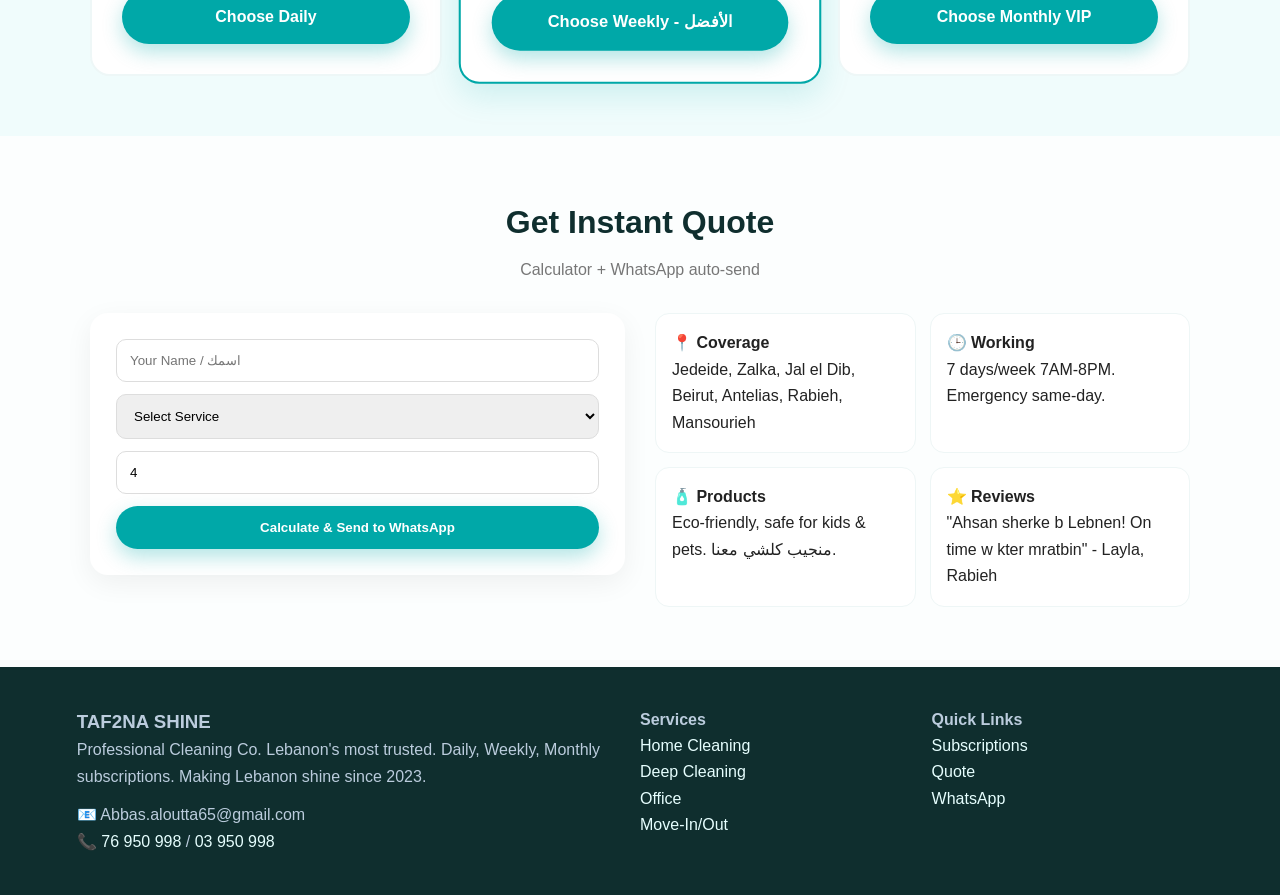
==== commit c3f91baa: "Update index.html" ====
--- a/index.html
+++ b/index.html
@@ -199,5 +199,17 @@
 box.scrollIntoView({behavior:'smooth'});
 });
 </script>
+  <button id="music-btn" style="position:fixed;top:20px;right:20px;z-index:999">♪</button>
+<audio id="bgMusic" loop>
+  <source src="piano-soft.mp3" type="audio/mpeg">
+</audio>
+
+<script>
+document.getElementById('music-btn').onclick = function(){
+  var music = document.getElementById('bgMusic');
+  music.volume = 0.15;
+  music.paused ? music.play() : music.pause();
+}
+</script>
 </body>
 </html>
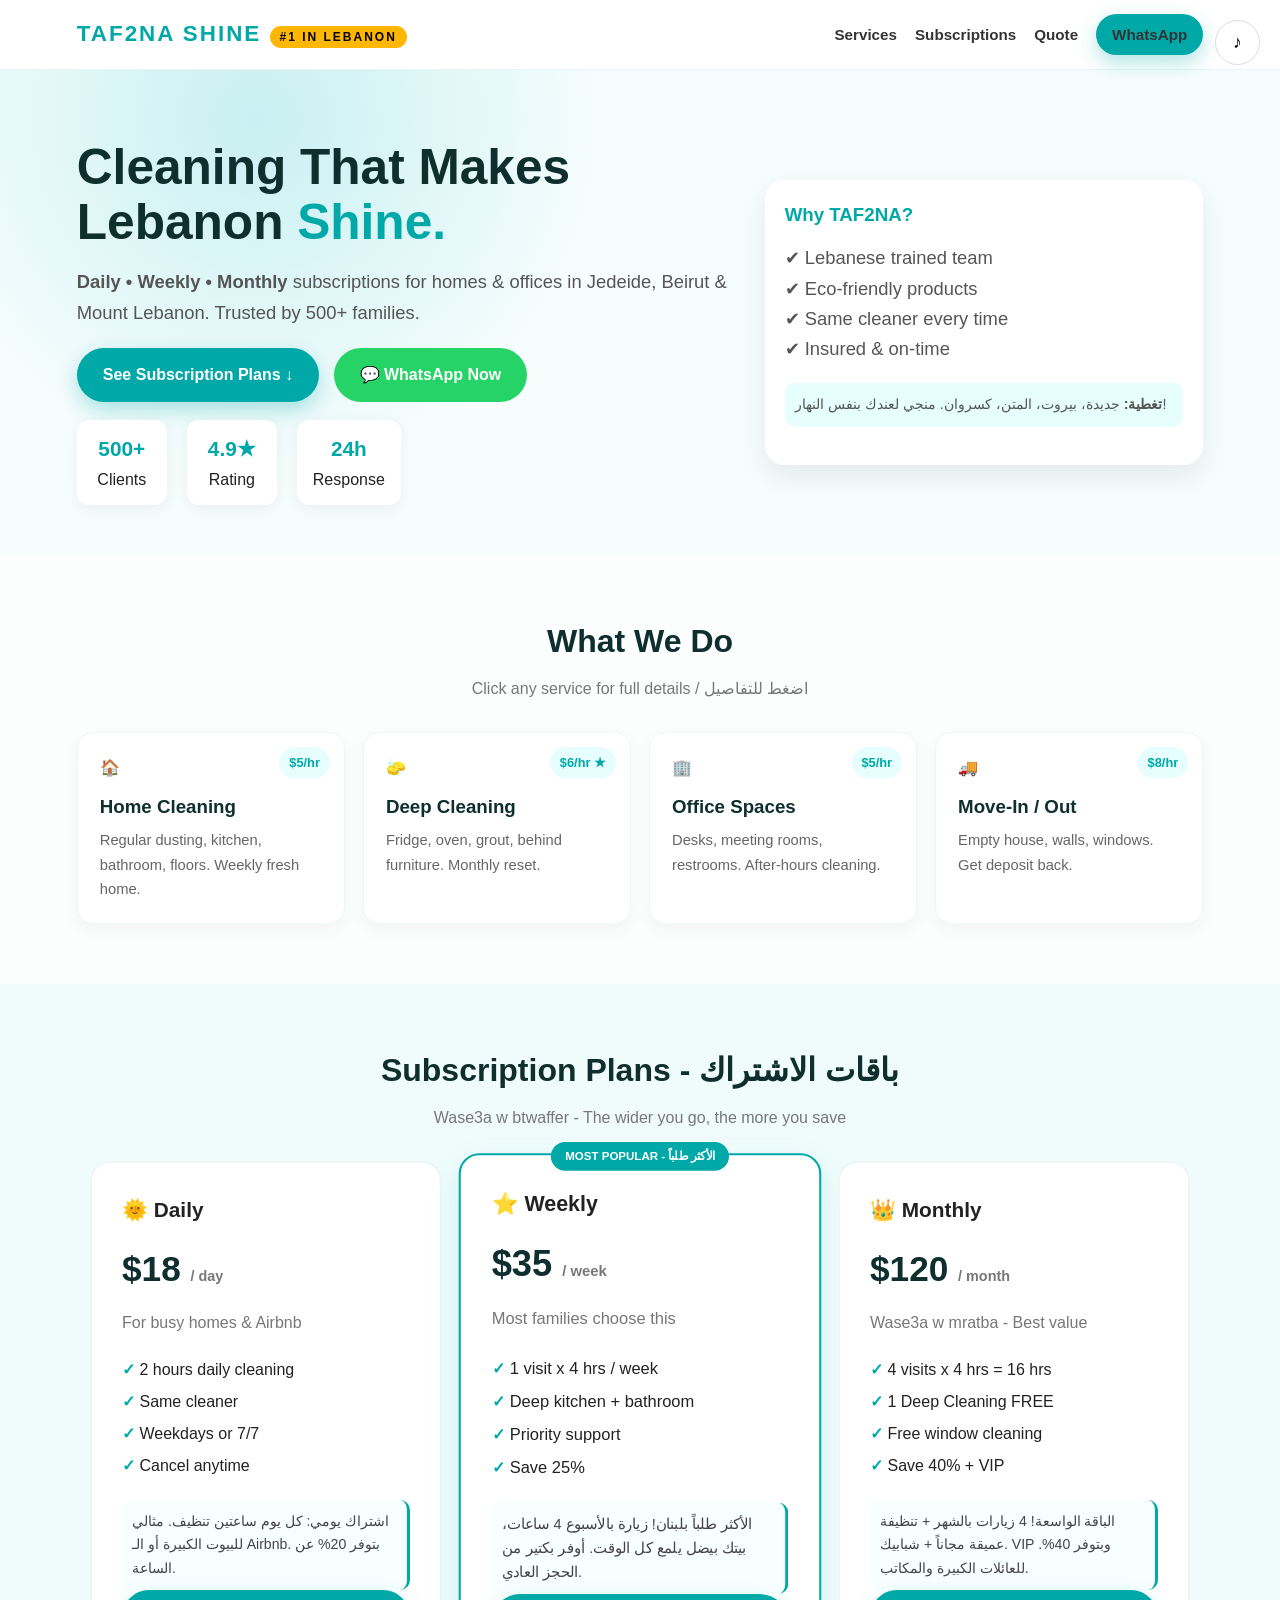
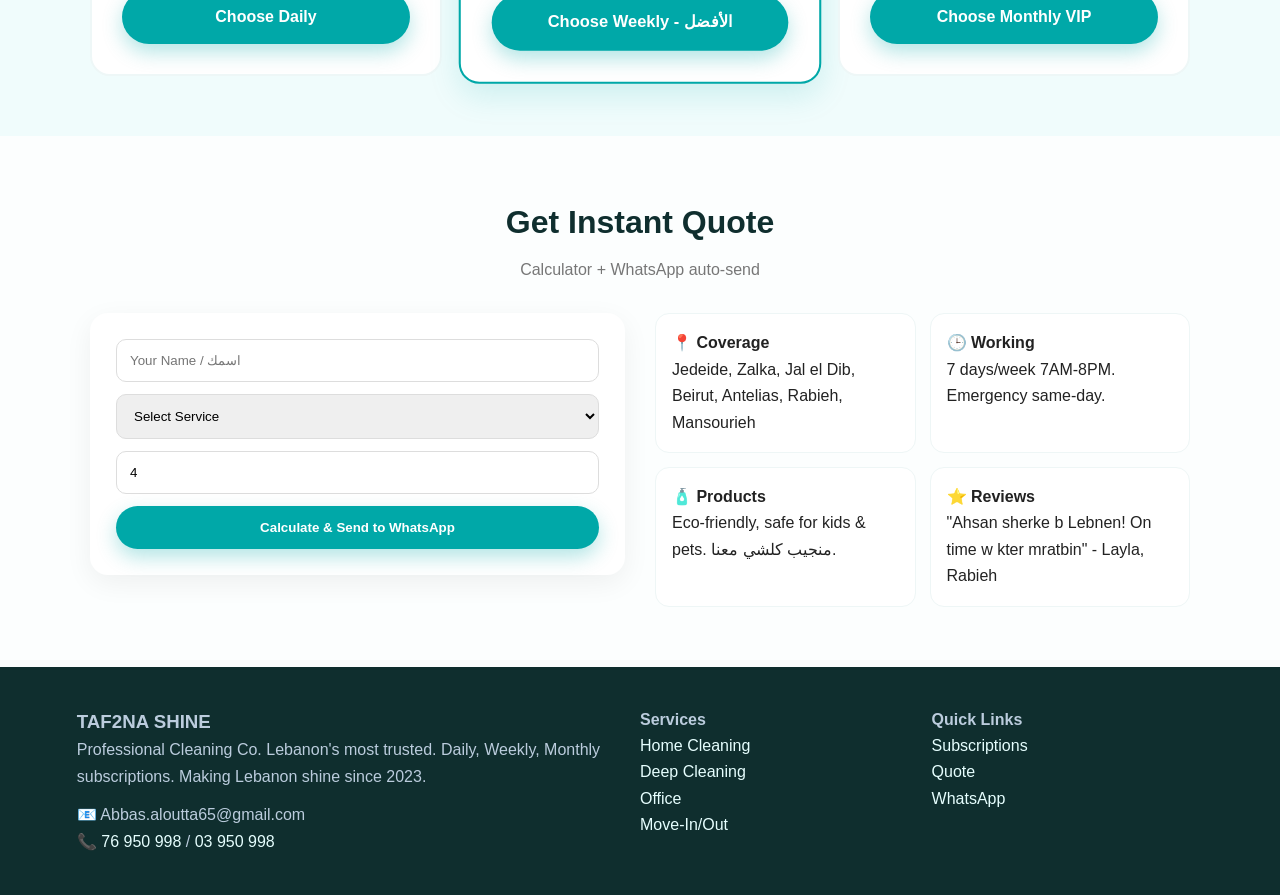
==== commit 9762a9a2: "Fix HTML structure and add music functionality" ====
--- a/index.html
+++ b/index.html
@@ -199,17 +199,20 @@
 box.scrollIntoView({behavior:'smooth'});
 });
 </script>
-  <button id="music-btn" style="position:fixed;top:20px;right:20px;z-index:999">♪</button>
+ <button id="music-btn" style="position:fixed;top:20px;right:20px;z-index:9999;background:white;border-radius:50%;width:45px;height:45px;border:1px solid #ddd;cursor:pointer;font-size:18px">♪</button>
+
 <audio id="bgMusic" loop>
-  <source src="piano-soft.mp3" type="audio/mpeg">
+  <source src="https://cdn.pixabay.com/download/audio/2022/03/10/audio_c8c8a73467.mp3" type="audio/mpeg">
 </audio>
 
 <script>
 document.getElementById('music-btn').onclick = function(){
   var music = document.getElementById('bgMusic');
-  music.volume = 0.15;
-  music.paused ? music.play() : music.pause();
+  music.volume = 0.12;
+  if(music.paused){ music.play(); this.innerHTML='♫'; } 
+  else { music.pause(); this.innerHTML='♪'; }
 }
+</script>
 </script>
 </body>
 </html>
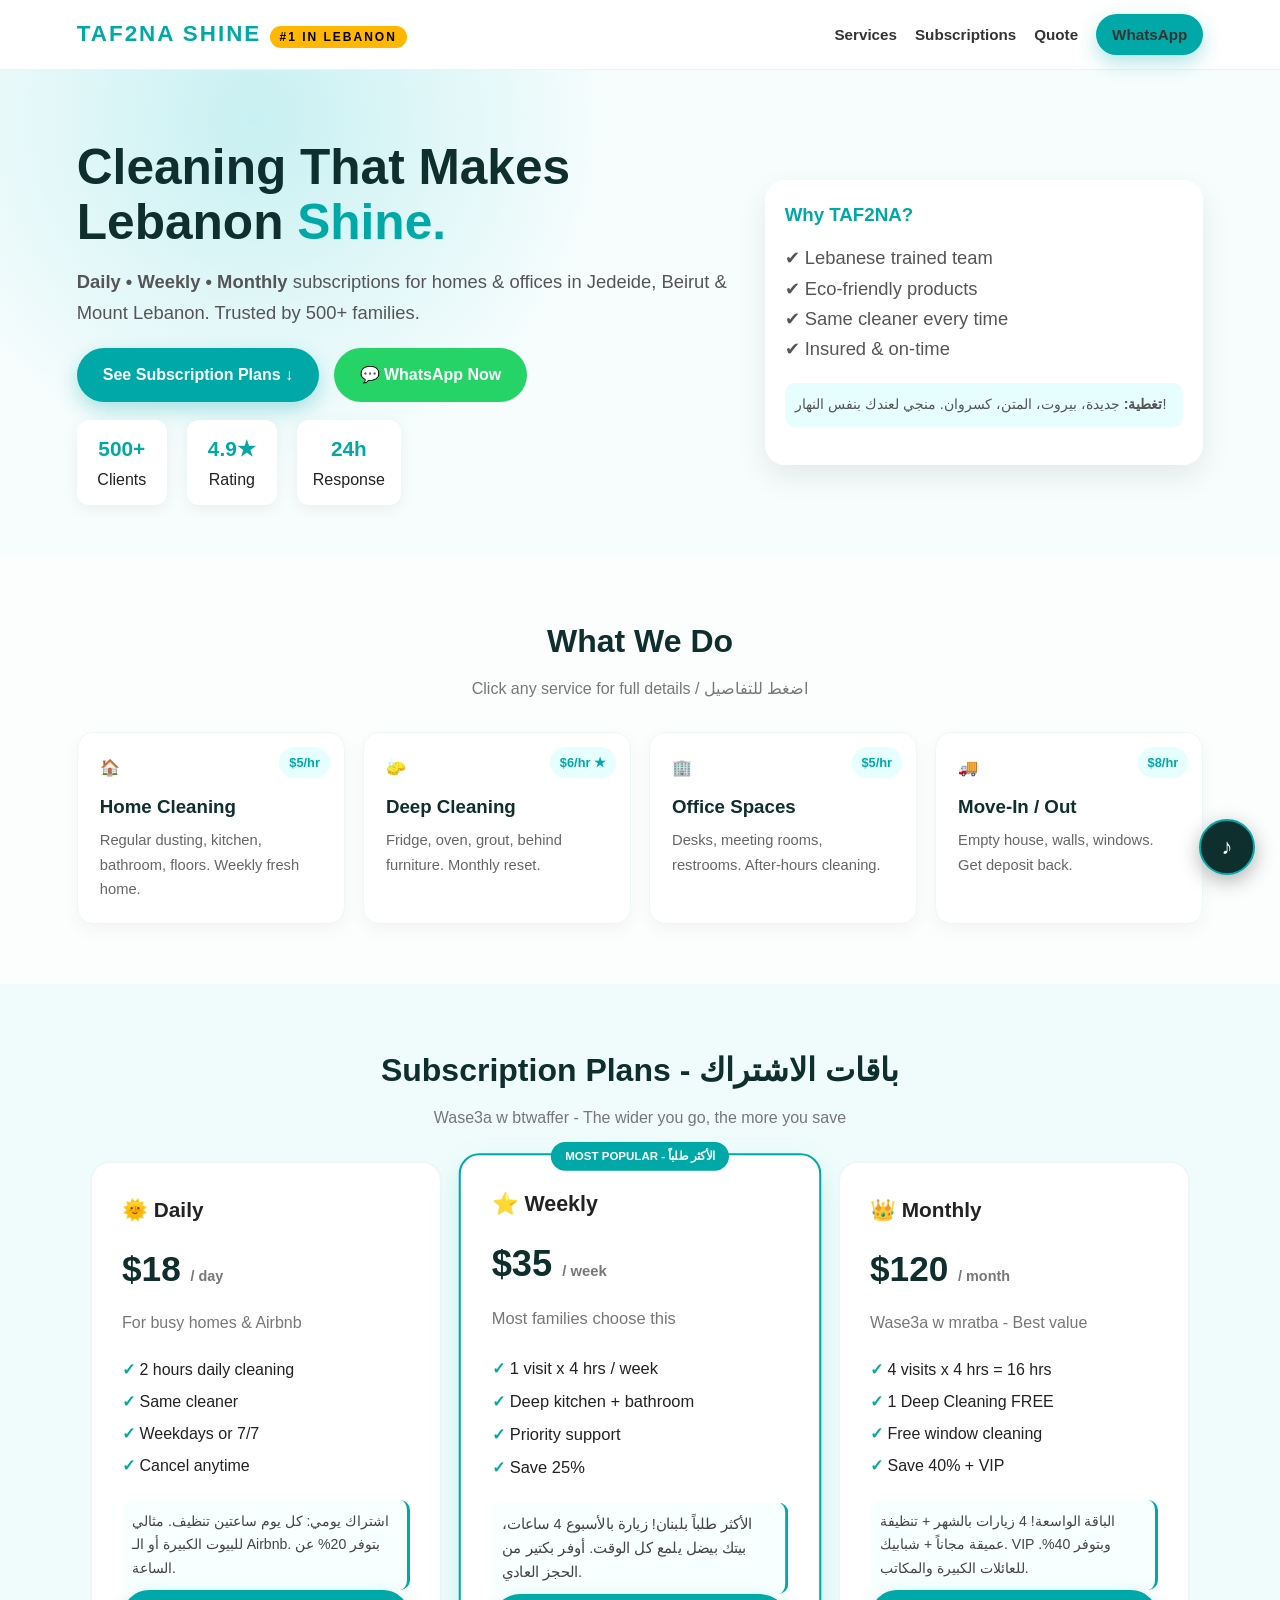
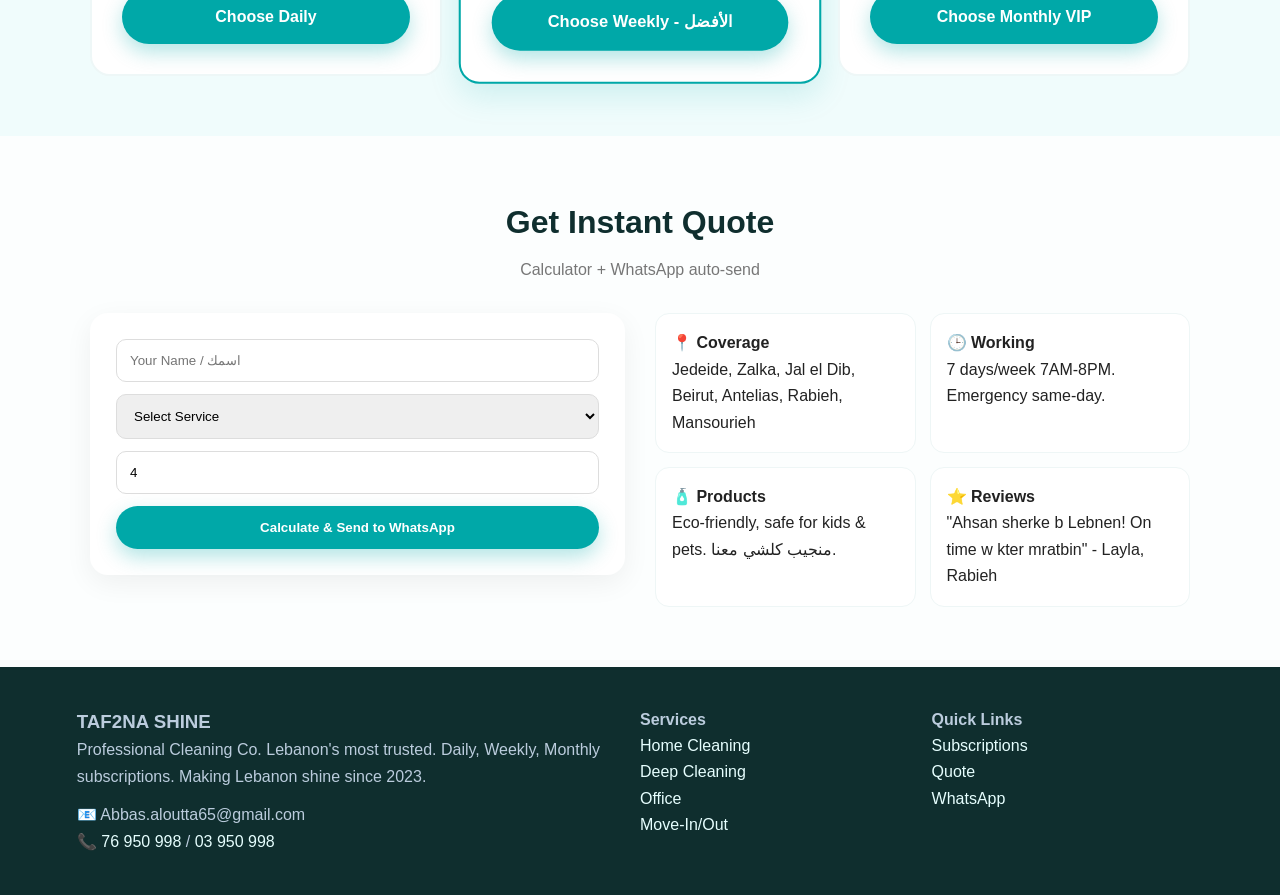
==== commit 6aea38dc: "Change greeting from 'Hello World' to 'Goodbye World'" ====
--- a/index.html
+++ b/index.html
@@ -199,19 +199,65 @@
 box.scrollIntoView({behavior:'smooth'});
 });
 </script>
- <button id="music-btn" style="position:fixed;top:20px;right:20px;z-index:9999;background:white;border-radius:50%;width:45px;height:45px;border:1px solid #ddd;cursor:pointer;font-size:18px">♪</button>
-
-<audio id="bgMusic" loop>
-  <source src="https://cdn.pixabay.com/download/audio/2022/03/10/audio_c8c8a73467.mp3" type="audio/mpeg">
-</audio>
-
+<!-- YOUTUBE CLASSIC BACKGROUND MUSIC -->
+<button id="music-btn" style="position:fixed;bottom:25px;right:25px;z-index:99999;background:#0f2e2e;color:#fff;border-radius:50%;width:56px;height:56px;border:2px solid #00a8a8;cursor:pointer;font-size:22px;box-shadow:0 6px 20px rgba(0,0,0,.3);display:flex;align-items:center;justify-content:center">♪</button>
+
+<!-- Hidden YouTube Player -->
+<div style="position:fixed;width:0;height:0;overflow:hidden;opacity:0;pointer-events:none">
+  <div id="yt-player"></div>
+</div>
+
+<script src="https://www.youtube.com/iframe_api"></script>
 <script>
-document.getElementById('music-btn').onclick = function(){
-  var music = document.getElementById('bgMusic');
-  music.volume = 0.12;
-  if(music.paused){ music.play(); this.innerHTML='♫'; } 
-  else { music.pause(); this.innerHTML='♪'; }
+let player;
+let isPlaying = false;
+const btn = document.getElementById('music-btn');
+
+function onYouTubeIframeAPIReady(){
+  player = new YT.Player('yt-player', {
+    height: '0',
+    width: '0',
+    videoId: '36UPt8kC64M',
+    playerVars: {
+      autoplay: 0,
+      loop: 1,
+      playlist: '36UPt8kC64M',
+      controls: 0,
+      mute: 0,
+      playsinline: 1
+    },
+    events: {
+      onReady: (e)=>{
+        e.target.setVolume(18); // wate w classy 18%
+        // jareb ydour la7alo
+        setTimeout(()=>{ tryPlay(); }, 1000);
+      },
+      onStateChange: (e)=>{
+        if(e.data === YT.PlayerState.PLAYING){ isPlaying=true; btn.textContent='🔊'; btn.style.background='#00a8a8'; }
+        if(e.data === YT.PlayerState.PAUSED){ isPlaying=false; btn.textContent='♪'; btn.style.background='#0f2e2e'; }
+      }
+    }
+  });
 }
+
+function tryPlay(){
+  if(player && player.playVideo){
+    player.playVideo();
+    player.setVolume(30);
+  }
+}
+
+btn.onclick = (e)=>{
+  e.stopPropagation();
+  if(!player) return;
+  if(isPlaying){ player.pauseVideo(); }
+  else { tryPlay(); }
+};
+
+// Bidour la7alo awal ma ya3mel scroll/click - hayda l 7al l wa7id li Chrome bismah fih
+['click','touchstart','scroll'].forEach(ev=>{
+  document.addEventListener(ev, tryPlay, {once:true});
+});
 </script>
 </script>
 </body>
